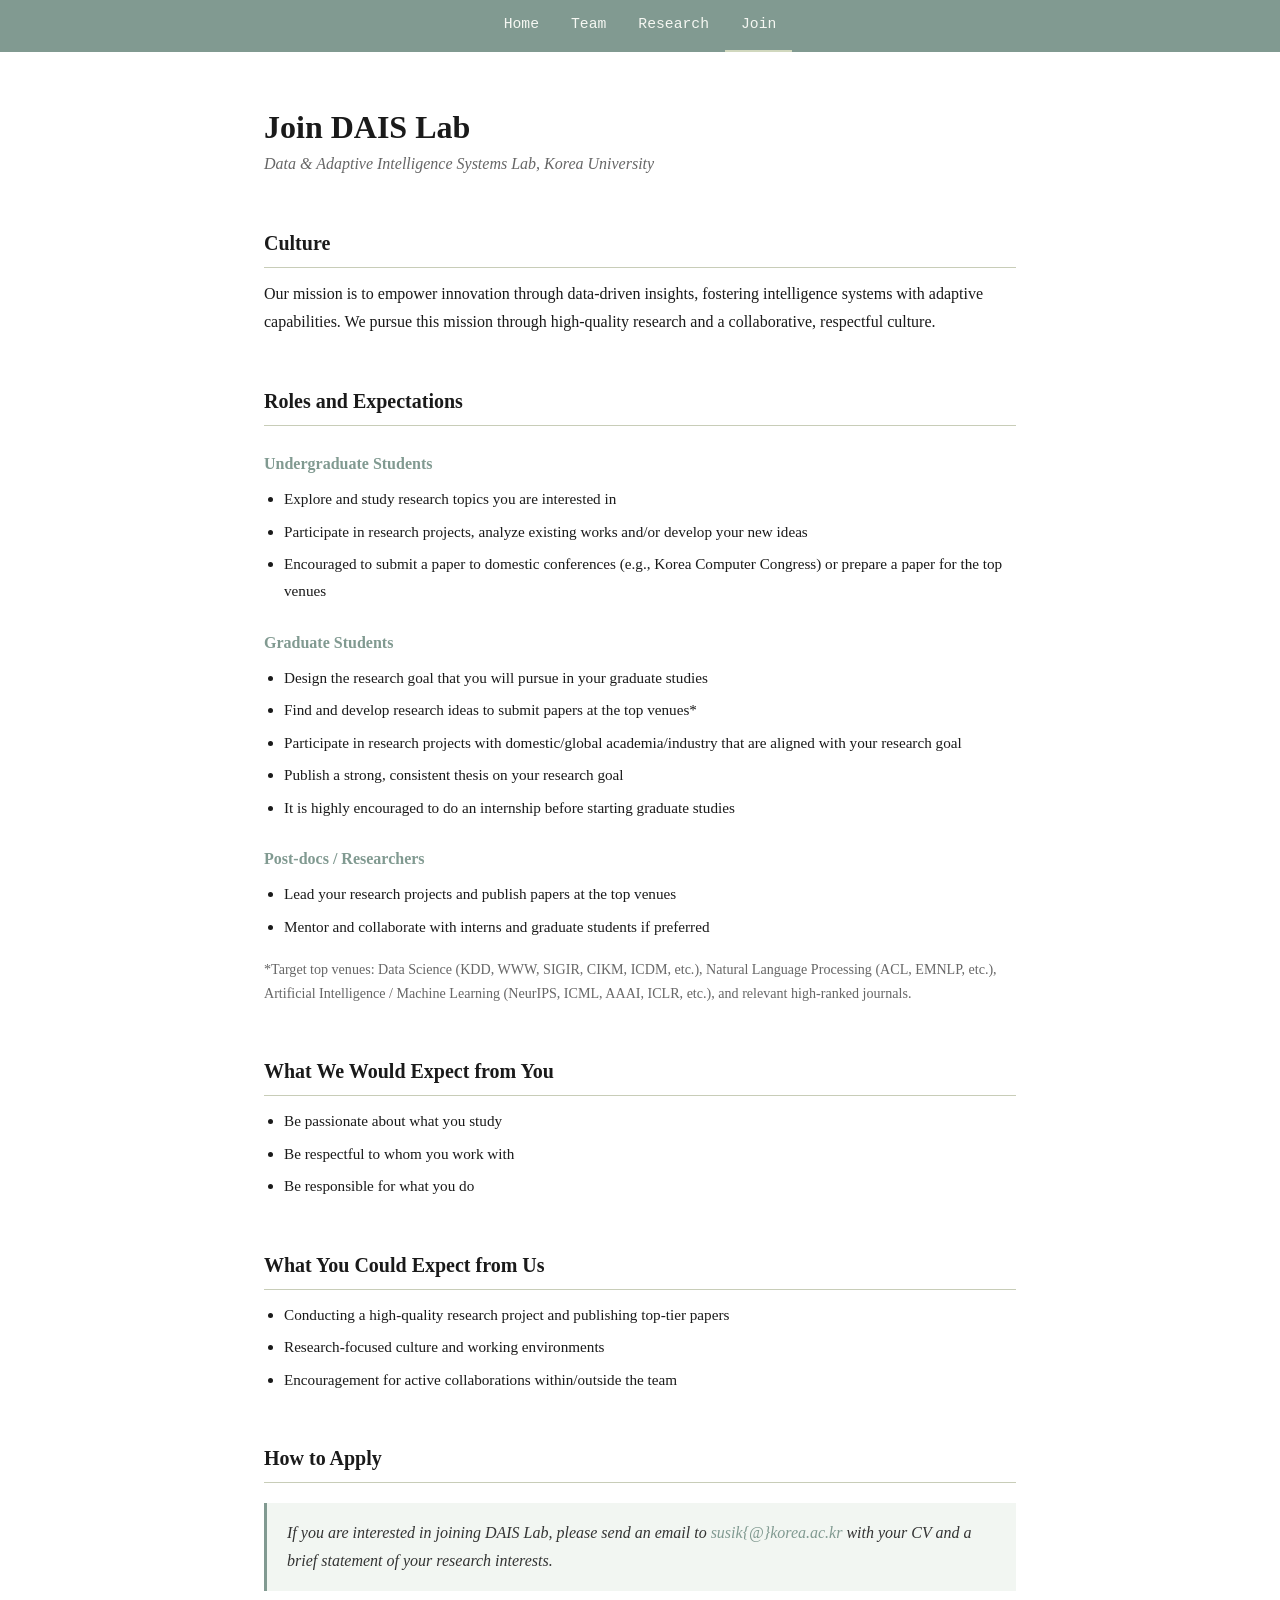
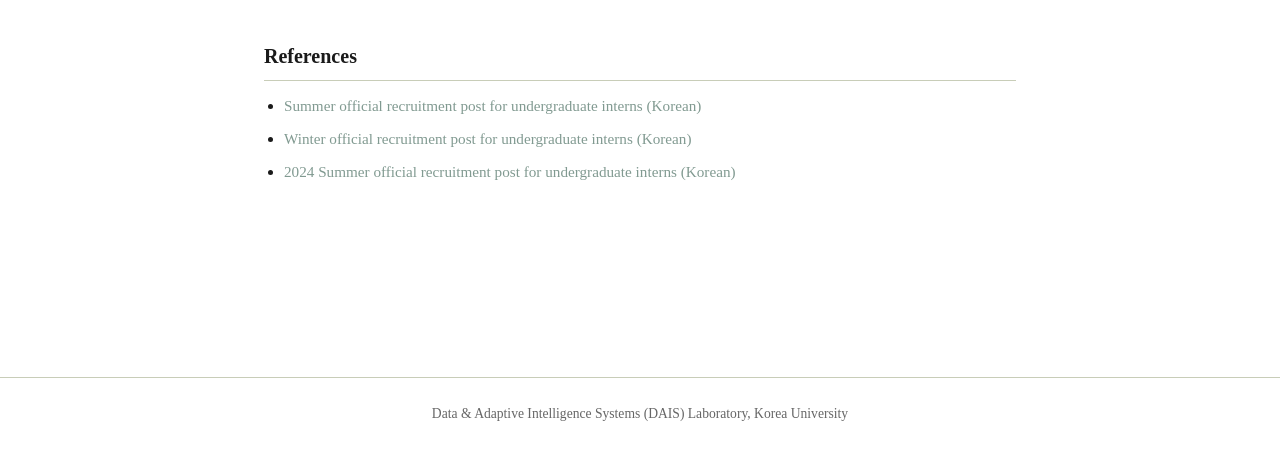
==== join.html @ b0938259 "Redesign website: wave animation, publication list, topic filters, and team updates - Add animated w" ====
<!doctype html>
<html lang="en">
  <head>
    <meta charset="utf-8" />
    <meta name="viewport" content="width=device-width, initial-scale=1" />
    <title>Join — DAIS Lab</title>
    <link rel="stylesheet" href="styles.css">
  </head>
  <body>
    <nav>
      <a href="index.html">Home</a>
      <a href="team.html">Team</a>
      <a href="research.html">Research</a>
      <a href="join.html" class="active">Join</a>
    </nav>
    <main>
      <h1>Join DAIS Lab</h1>
      <p class="subtitle">Data &amp; Adaptive Intelligence Systems Lab, Korea University</p>

      <h2>Culture</h2>
      <p>Our mission is to empower innovation through data-driven insights, fostering intelligence systems with adaptive capabilities. We pursue this mission through high-quality research and a collaborative, respectful culture.</p>

      <h2>Roles and Expectations</h2>

      <h3>Undergraduate Students</h3>
      <ul>
        <li>Explore and study research topics you are interested in</li>
        <li>Participate in research projects, analyze existing works and/or develop your new ideas</li>
        <li>Encouraged to submit a paper to domestic conferences (e.g., Korea Computer Congress) or prepare a paper for the top venues</li>
      </ul>

      <h3>Graduate Students</h3>
      <ul>
        <li>Design the research goal that you will pursue in your graduate studies</li>
        <li>Find and develop research ideas to submit papers at the top venues*</li>
        <li>Participate in research projects with domestic/global academia/industry that are aligned with your research goal</li>
        <li>Publish a strong, consistent thesis on your research goal</li>
        <li>It is highly encouraged to do an internship before starting graduate studies</li>
      </ul>

      <h3>Post-docs / Researchers</h3>
      <ul>
        <li>Lead your research projects and publish papers at the top venues</li>
        <li>Mentor and collaborate with interns and graduate students if preferred</li>
      </ul>

      <p style="font-size:0.88rem; color:var(--muted);">
        *Target top venues: Data Science (KDD, WWW, SIGIR, CIKM, ICDM, etc.), Natural Language Processing (ACL, EMNLP, etc.), Artificial Intelligence / Machine Learning (NeurIPS, ICML, AAAI, ICLR, etc.), and relevant high-ranked journals.
      </p>

      <h2>What We Would Expect from You</h2>
      <ul>
        <li>Be passionate about what you study</li>
        <li>Be respectful to whom you work with</li>
        <li>Be responsible for what you do</li>
      </ul>

      <h2>What You Could Expect from Us</h2>
      <ul>
        <li>Conducting a high-quality research project and publishing top-tier papers</li>
        <li>Research-focused culture and working environments</li>
        <li>Encouragement for active collaborations within/outside the team</li>
      </ul>

      <h2>How to Apply</h2>
      <div class="highlight-box">
        If you are interested in joining DAIS Lab, please send an email to <a href="mailto:susik@korea.ac.kr">susik{@}korea.ac.kr</a> with your CV and a brief statement of your research interests.
      </div>

      <h2>References</h2>
      <ul>
        <li><a href="https://docs.google.com/document/d/1qY76R9urnKRyutSUgohcFVH12Ep9HXE4thhHK4Xi0Aw/edit?usp=sharing" target="_blank">Summer official recruitment post for undergraduate interns (Korean)</a></li>
        <li><a href="https://docs.google.com/document/d/14RtnezSi3eDyaeKJpJZFWVdRIXePC6LK47aQvysIrrg/edit?usp=sharing" target="_blank">Winter official recruitment post for undergraduate interns (Korean)</a></li>
        <li><a href="https://docs.google.com/document/d/18Xj0tf5e4lnX49O1BwuatmQZgXf6cx6W1sAJg65nxL0/edit?usp=sharing" target="_blank">2024 Summer official recruitment post for undergraduate interns (Korean)</a></li>
      </ul>
    </main>
    <footer>
      Data &amp; Adaptive Intelligence Systems (DAIS) Laboratory, Korea University
    </footer>
  </body>
</html>
---- styles.css ----
/* ===== DAIS Lab — Shared Stylesheet ===== */
/* Palette: https://colorhunt.co/palette/819a91a7c1a8d1d8beeeefe0 */

:root {
    --bg: #ffffff;
    --text: #1a1a1a;
    --muted: #666666;
    --accent: #819A91;
    --accent-light: #A7C1A8;
    --accent-pale: #D1D8BE;
    --border: #c8cdb8;
}

* { box-sizing: border-box; }

body {
    margin: 0;
    font-family: Georgia, "Times New Roman", serif;h
    background: var(--bg);
    color: var(--text);
    line-height: 1.75;
    font-size: 16px;
}

/* ---- Navigation ---- */
nav {
    background: var(--accent);
    padding: 0 24px;
    display: flex;
    justify-content: center;
    align-items: center;
    gap: 0;
}
nav a {
    color: #f5f7f2;
    text-decoration: none;
    font-family: monospace;
    font-size: 0.92rem;
    padding: 12px 16px;
    border-bottom: 2px solid transparent;
    display: inline-block;
}
nav a:hover {
    background: rgba(255, 255, 255, 0.18);
}
nav a.active {
    border-bottom-color: var(--accent-pale);
}

/* ---- Layout ---- */
main {
    max-width: 800px;
    margin: 0 auto;
    padding: 56px 24px 96px;
}

/* ---- Typography ---- */
h1 {
    font-size: 2rem;
    font-weight: bold;
    margin: 0 0 4px;
    line-height: 1.2;
}
h2 {
    font-size: 1.25rem;
    font-weight: bold;
    margin: 48px 0 12px;
    border-bottom: 1px solid var(--border);
    padding-bottom: 6px;
}
h3 {
    font-size: 1rem;
    font-weight: bold;
    margin: 24px 0 8px;
    color: var(--accent);
}
p { margin: 0 0 16px; }

a { color: var(--accent); text-decoration: none; }
a:hover { text-decoration: underline; }

.subtitle {
    color: var(--muted);
    font-style: italic;
    margin: 0 0 20px;
}

/* ---- Mission / Highlight box ---- */
.highlight-box {
    margin: 20px 0 0;
    padding: 16px 20px;
    border-left: 3px solid var(--accent);
    background: rgba(167, 193, 168, 0.15);
    font-style: italic;
    color: #333;
}
.mission {
    margin: -8px 0 0;
    padding: 20px 0 16px;
    border-left: none;
    background: none;
    font-style: italic;
    color: var(--accent);
    font-size: 1.05rem;
    text-align: center;
    letter-spacing: 0.02em;
    line-height: 1.8;
    opacity: 0.85;
}

/* ---- News list ---- */
.news-list { list-style: none; padding: 0; margin: 0; }
.news-list li {
    display: flex; padding: 6px 0;
    border-bottom: 1px solid var(--border);
    font-size: 0.93rem;
}
.news-list li:last-child { border-bottom: none; }
.date {
    color: var(--accent);
    font-family: monospace;
    font-size: 0.83rem;
    margin-right: 6px; flex-shrink: 0;
}

/* ---- PI block ---- */
.pi-block {
    display: flex;
    gap: 28px;
    align-items: flex-start;
    margin-top: 16px;
    flex-wrap: wrap;
}
.pi-block img {
    width: 160px;
    height: 200px;
    object-fit: cover;
    object-position: top;
    border-radius: 4px;
    flex-shrink: 0;
}
.pi-info .name { font-size: 1.15rem; font-weight: bold; margin-bottom: 4px; }
.pi-info .role { color: var(--muted); margin: 0 0 8px; font-style: italic; }
.pi-info p { margin: 0 0 4px; font-size: 0.9rem; }

/* ---- Member grid ---- */
.member-grid {
    display: grid;
    grid-template-columns: repeat(auto-fill, minmax(160px, 1fr));
    gap: 14px;
    margin-top: 14px;
}
.member-card {
    padding: 14px;
    border: 1px solid var(--border);
    border-radius: 4px;
    font-size: 0.88rem;
    background: #fff;
}
.member-card img {
    width: 100%;
    aspect-ratio: 1;
    object-fit: cover;
    object-position: top;
    border-radius: 4px;
    margin-bottom: 8px;
    display: block;
}
.member-card .name { font-weight: bold; margin-bottom: 3px; }
.member-card .role { color: var(--muted); font-size: 0.82rem; }
.member-card .email { margin-top: 4px; }

/* ---- Research grid ---- */
.research-grid {
    display: grid;
    grid-template-columns: 1fr 1fr;
    gap: 16px;
    margin-top: 16px;
}
@media (max-width: 600px) {
    .research-grid { grid-template-columns: 1fr; }
}
.research-card {
    padding: 16px;
    border: 1px solid var(--border);
    border-radius: 4px;
    background: #fff;
}
.research-card h3 { margin: 0 0 8px; font-size: 0.95rem; color: var(--accent); }
.research-card ul { margin: 0; padding-left: 18px; font-size: 0.87rem; color: var(--muted); }

/* ---- Publication list ---- */
.pub-list { padding: 0 0 0 32px; margin: 0; }
.pub-list li {
    padding: 10px 0 10px 8px;
    border-bottom: 1px solid var(--border);
    font-size: 0.92rem;
}
.pub-list li::marker {
    font-family: monospace;
    font-size: 0.82rem;
    color: var(--accent);
    font-weight: bold;
}
.pub-list li:last-child { border-bottom: none; }
#filter-label {
    font-size: 0.85rem;
    font-weight: normal;
    color: var(--accent);
    font-style: italic;
    cursor: pointer;
}
#filter-label:hover {
    text-decoration: line-through;
}
.pub-authors {
    font-size: 0.82rem;
    color: var(--muted);
    margin-top: 2px;
}
.pub-venue {
    font-size: 0.8rem;
    color: var(--muted);
    margin-top: 2px;
    font-style: italic;
}
.badge-links a, .badge-links span {
    display: inline-block;
    font-size: 0.75rem;
    font-family: monospace;
    color: var(--muted);
    padding: 0;
    margin-right: 8px;
    margin-top: 3px;
    text-decoration: none;
    border-bottom: 1px dotted var(--border);
}
.badge-links a:hover {
    color: var(--accent);
    border-bottom-color: var(--accent);
}
.venue-tag {
    color: var(--muted);
    font-size: 0.8rem;
}

/* ---- Topic filter ---- */
.topic-filter {
    cursor: pointer;
    transition: color 0.2s, background 0.2s;
    padding: 2px 4px;
    border-radius: 3px;
    margin: -2px -4px;
}
.topic-filter:hover {
    background: rgba(129,154,145,0.1);
}
.topic-filter.active {
    background: rgba(129,154,145,0.18);
    color: var(--accent);
    font-weight: bold;
}
.research-card h3 {
    cursor: pointer;
}
.research-card.card-active {
    background: rgba(129,154,145,0.12);
    border-color: var(--accent);
    transition: background 0.3s, border-color 0.3s;
}
.research-card:hover {
    background: rgba(129,154,145,0.06);
    border-color: var(--accent-light);
    transition: background 0.2s, border-color 0.2s;
}
.pub-list li {
    transition: opacity 0.3s ease, max-height 0.3s ease;
}
.pub-list li.pub-hidden {
    opacity: 0;
    max-height: 0;
    padding: 0 0 0 36px;
    margin: 0;
    border: none;
    overflow: hidden;
}

/* ---- Icons ---- */
.email-icon, .cv-icon, .homepage-icon {
    color: var(--muted);
    display: inline-block;
    margin-top: 4px;
    transition: color 0.2s;
}
.email-icon:hover, .cv-icon:hover, .homepage-icon:hover { color: var(--accent); }
.email-icon svg, .cv-icon svg, .homepage-icon svg { width: 18px; height: 18px; }

/* ---- Join page extras ---- */
ul { padding-left: 20px; margin: 8px 0 16px; }
li { margin-bottom: 6px; font-size: 0.95rem; }

/* ---- Footer ---- */
footer {
    margin-top: 80px;
    padding: 24px;
    border-top: 1px solid var(--border);
    text-align: center;
    font-size: 0.85rem;
    color: var(--muted);
}

/* ---- PI Page ---- */
.pi-page {
        max-width: 800px;
}

.pi-profile {
        display: flex;
        justify-content: space-between;
        align-items: flex-start;
        gap: 32px;
        margin-top: 24px;
        flex-wrap: wrap;
}

.pi-profile-left {
        display: flex;
        gap: 24px;
        align-items: flex-start;
        flex: 1;
}

.pi-profile-left img {
        width: 160px;
        height: 200px;
        object-fit: cover;
        object-position: top;
        border-radius: 4px;
        flex-shrink: 0;
}

.pi-profile-info .role {
        color: var(--muted);
        font-style: italic;
        margin-bottom: 8px;
}

.pi-profile-info p {
        margin: 0 0 4px;
        font-size: 0.9rem;
}

.pi-toc {
        display: flex;
        flex-direction: column;
        gap: 4px;
        font-size: 0.9rem;
        flex-shrink: 0;
        border-left: 2px solid var(--border);
        padding-left: 14px;
}

.pi-toc a {
        color: var(--accent);
        text-decoration: none;
}

.pi-toc a:hover {
        text-decoration: underline;
}

@media (max-width: 700px) {
        .pi-profile {
                    flex-direction: column;
        }
        .pi-profile-left {
                    flex-direction: column;
        }
        .pi-toc {
                    border-left: none;
                    padding-left: 0;
                    flex-direction: row;
                    flex-wrap: wrap;
                    gap: 8px;
        }
}

/* ---- Archive toggle ---- */
.archive-toggle {
    margin-top: 8px;
}

.archive-toggle summary {
    cursor: pointer;
    font-size: 0.9rem;
    font-family: monospace;
    color: var(--muted);
    padding: 6px 0;
    list-style: none;
}

.archive-toggle summary::before {
    content: "\25B6  ";
    font-size: 0.7rem;
}

.archive-toggle[open] summary::before {
    content: "\25BC  ";
    font-size: 0.7rem;
}

.archive-toggle summary:hover {
    color: var(--accent);
}

.archive-toggle .news-list {
    margin-top: 4px;
}

/* ---- Dao image swap ---- */
.dao-swap {
    position: relative;
    width: 100%;
    aspect-ratio: 1;
    border-radius: 4px;
    overflow: hidden;
    margin-bottom: 8px;
}
.dao-img {
    position: absolute;
    top: 0; left: 0;
    width: 100% !important;
    height: 100% !important;
    object-fit: cover;
    object-position: top;
    transition: opacity 0.5s ease;
    margin: 0 !important;
    border-radius: 0 !important;
}
.dao-hover {
    opacity: 0;
}
.dao-swap:hover .dao-default {
    opacity: 0;
}
.dao-swap:hover .dao-hover {
    opacity: 1;
}

/* ---- Wave Animation ---- */
.wave-hero {
    margin: 0;
    overflow: hidden;
}
.wave-hero canvas {
    width: 100%;
    display: block;
}
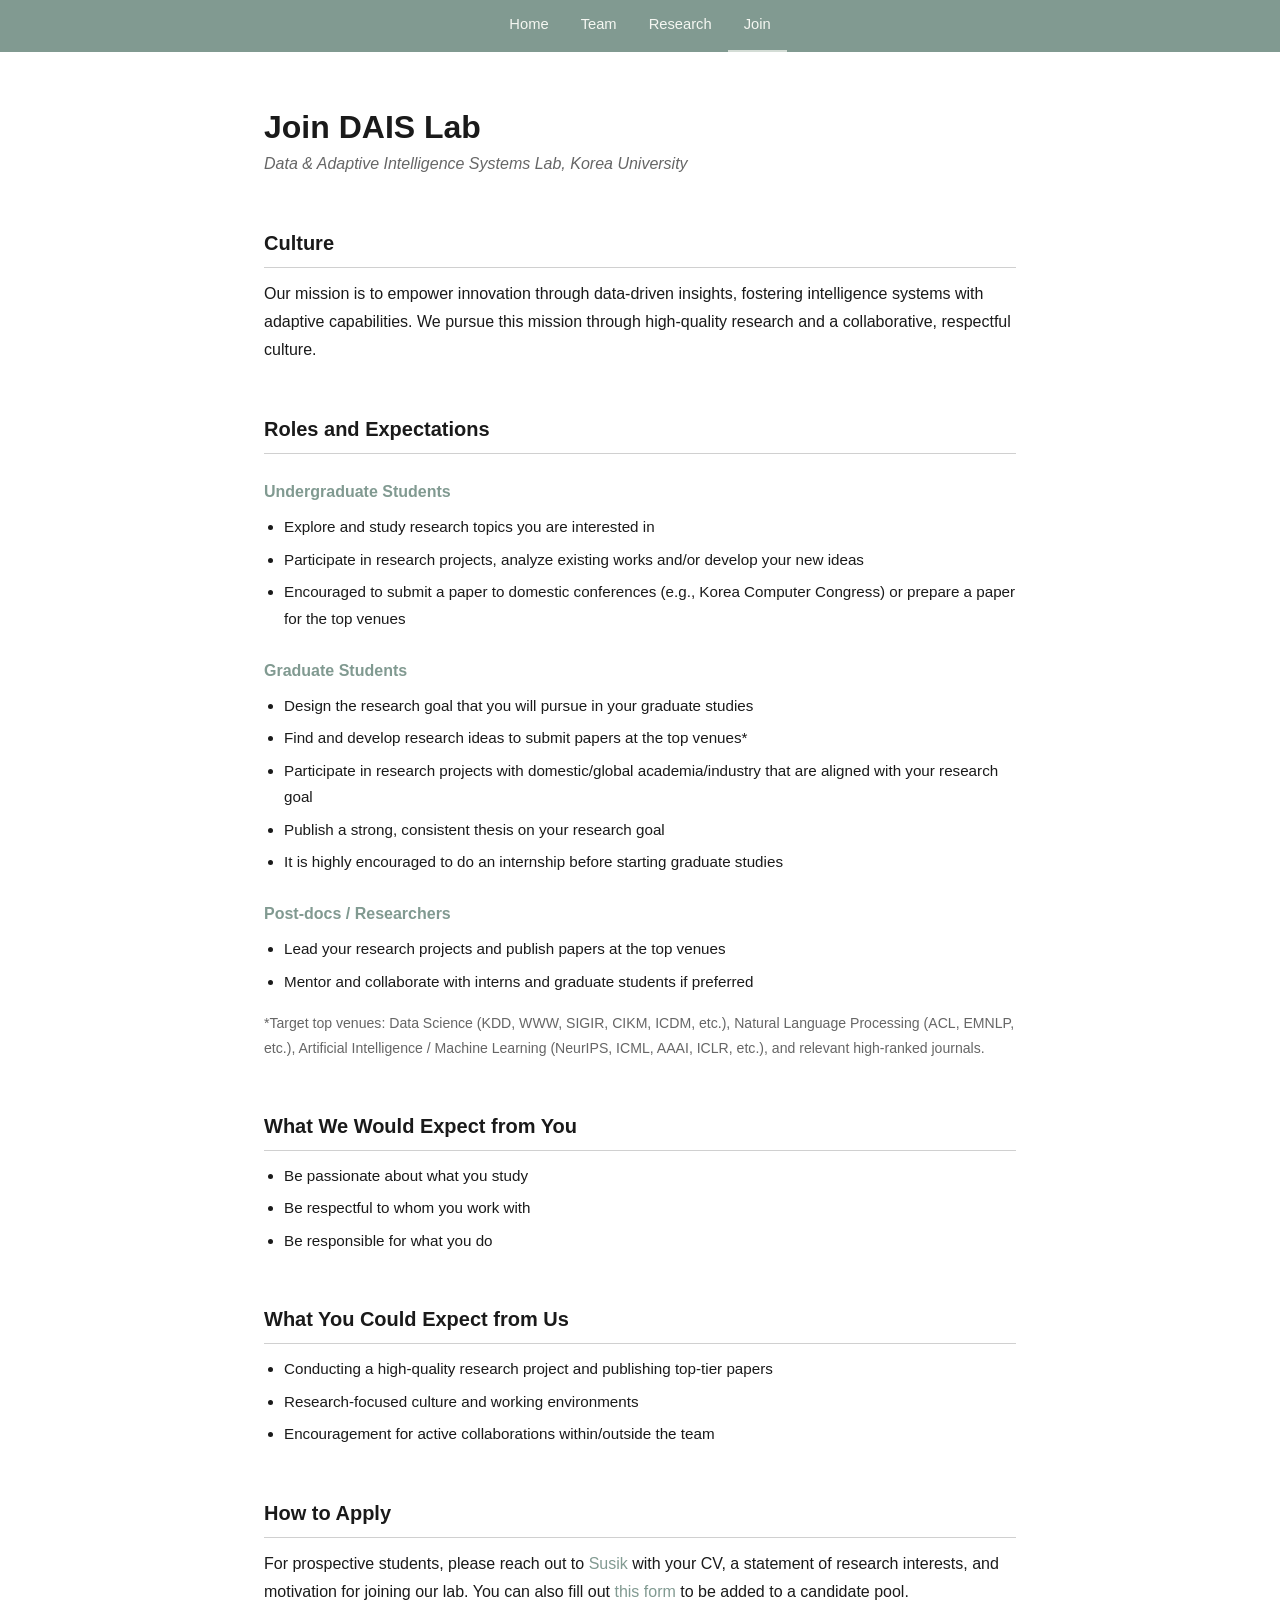
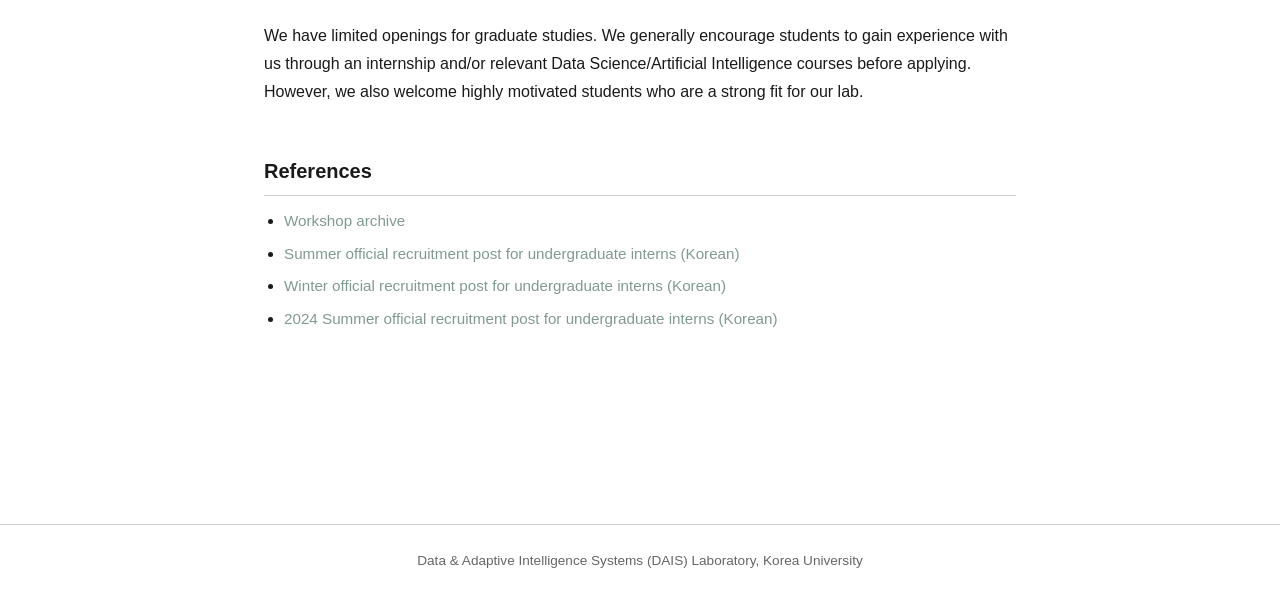
==== commit 0995827c: "Update site: archive toggles, workshop page, font unification, and content updates - Add year-based " ====
--- a/join.html
+++ b/join.html
@@ -63,12 +63,13 @@
       </ul>
 
       <h2>How to Apply</h2>
-      <div class="highlight-box">
-        If you are interested in joining DAIS Lab, please send an email to <a href="mailto:susik@korea.ac.kr">susik{@}korea.ac.kr</a> with your CV and a brief statement of your research interests.
-      </div>
+      <p>For prospective students, please reach out to <a href="mailto:susik@korea.ac.kr">Susik</a> with your CV, a statement of research interests, and motivation for joining our lab. You can also fill out <a href="https://forms.gle/fkPYoEhUWRj9Fy5XA" target="_blank">this form</a> to be added to a candidate pool.</p>
+      <p>We have limited openings for graduate studies. We generally encourage students to gain experience with us through an internship and/or relevant Data Science/Artificial Intelligence courses before applying. However, we also welcome highly motivated students who are a strong fit for our lab.</p>
 
       <h2>References</h2>
+
       <ul>
+        <li><a href="workshop.html">Workshop archive</a></li>
         <li><a href="https://docs.google.com/document/d/1qY76R9urnKRyutSUgohcFVH12Ep9HXE4thhHK4Xi0Aw/edit?usp=sharing" target="_blank">Summer official recruitment post for undergraduate interns (Korean)</a></li>
         <li><a href="https://docs.google.com/document/d/14RtnezSi3eDyaeKJpJZFWVdRIXePC6LK47aQvysIrrg/edit?usp=sharing" target="_blank">Winter official recruitment post for undergraduate interns (Korean)</a></li>
         <li><a href="https://docs.google.com/document/d/18Xj0tf5e4lnX49O1BwuatmQZgXf6cx6W1sAJg65nxL0/edit?usp=sharing" target="_blank">2024 Summer official recruitment post for undergraduate interns (Korean)</a></li>
--- a/styles.css
+++ b/styles.css
@@ -7,15 +7,15 @@
     --muted: #666666;
     --accent: #819A91;
     --accent-light: #A7C1A8;
-    --accent-pale: #D1D8BE;
-    --border: #c8cdb8;
+    --accent-pale: #d4ddd6;
+    --border: #d0d0d0;
 }
 
 * { box-sizing: border-box; }
 
 body {
     margin: 0;
-    font-family: Georgia, "Times New Roman", serif;h
+    font-family: "Helvetica Neue", Helvetica, Arial, sans-serif;
     background: var(--bg);
     color: var(--text);
     line-height: 1.75;
@@ -34,7 +34,7 @@
 nav a {
     color: #f5f7f2;
     text-decoration: none;
-    font-family: monospace;
+
     font-size: 0.92rem;
     padding: 12px 16px;
     border-bottom: 2px solid transparent;
@@ -118,7 +118,7 @@
 .news-list li:last-child { border-bottom: none; }
 .date {
     color: var(--accent);
-    font-family: monospace;
+
     font-size: 0.83rem;
     margin-right: 6px; flex-shrink: 0;
 }
@@ -197,7 +197,7 @@
     font-size: 0.92rem;
 }
 .pub-list li::marker {
-    font-family: monospace;
+
     font-size: 0.82rem;
     color: var(--accent);
     font-weight: bold;
@@ -227,7 +227,7 @@
 .badge-links a, .badge-links span {
     display: inline-block;
     font-size: 0.75rem;
-    font-family: monospace;
+
     color: var(--muted);
     padding: 0;
     margin-right: 8px;
@@ -393,7 +393,7 @@
 .archive-toggle summary {
     cursor: pointer;
     font-size: 0.9rem;
-    font-family: monospace;
+
     color: var(--muted);
     padding: 6px 0;
     list-style: none;
@@ -415,6 +415,26 @@
 
 .archive-toggle .news-list {
     margin-top: 4px;
+}
+
+/* ---- Workshop outline ---- */
+.workshop-outline {
+    display: flex;
+    flex-direction: column;
+    gap: 4px;
+    font-size: 0.88rem;
+    border-left: 2px solid var(--border);
+    padding-left: 14px;
+    margin: 16px 0 8px;
+}
+
+.workshop-outline a {
+    color: var(--accent);
+    text-decoration: none;
+}
+
+.workshop-outline a:hover {
+    text-decoration: underline;
 }
 
 /* ---- Dao image swap ---- */
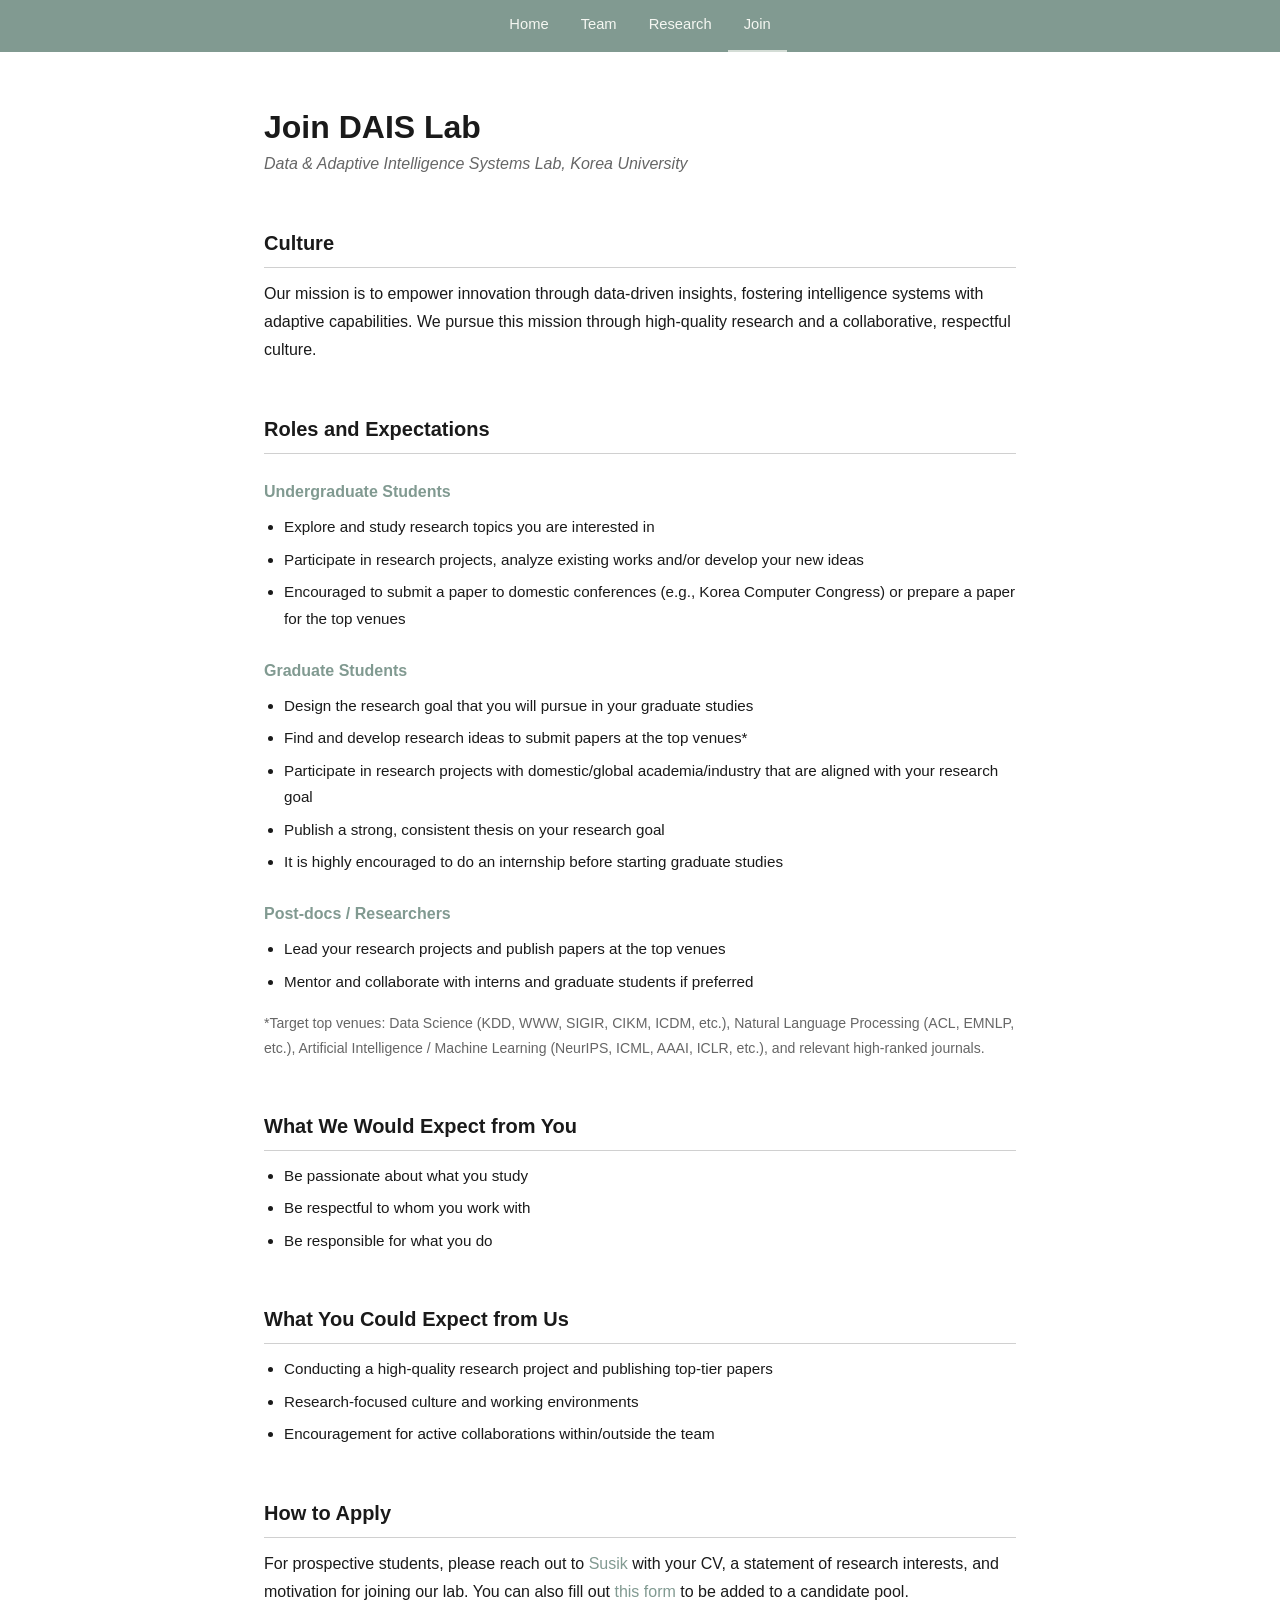
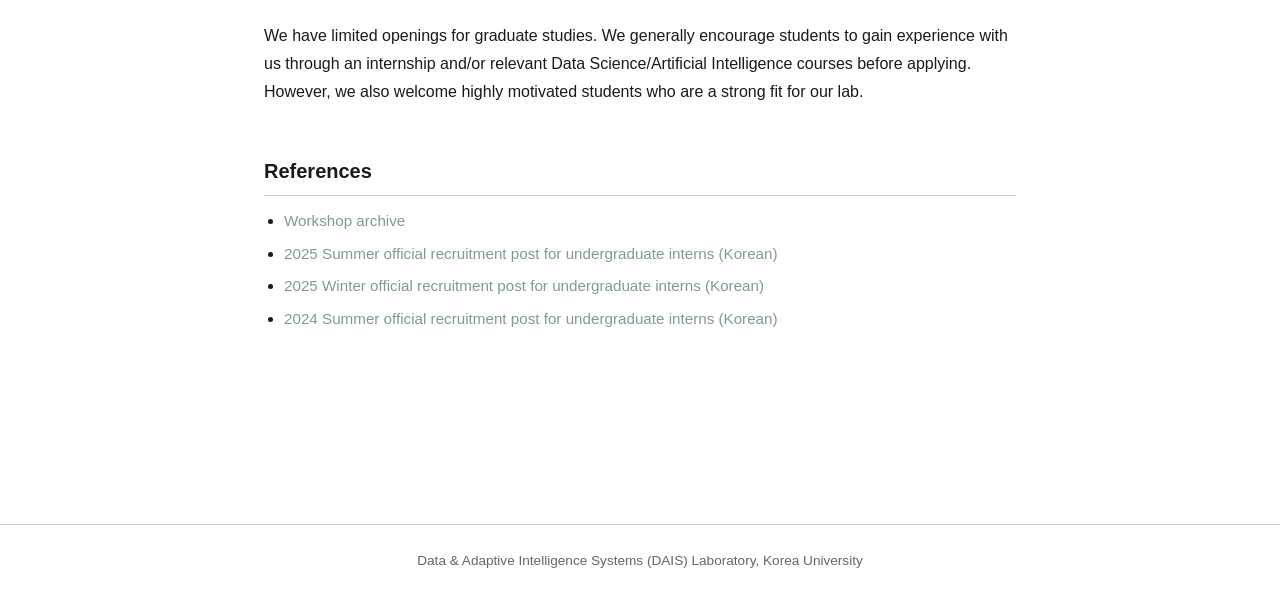
==== commit 2d1048dd: "Fix archive year toggles and add meta descriptions - Fix arrow toggle on year-level details using > " ====
--- a/join.html
+++ b/join.html
@@ -4,6 +4,7 @@
     <meta charset="utf-8" />
     <meta name="viewport" content="width=device-width, initial-scale=1" />
     <title>Join — DAIS Lab</title>
+    <meta name="description" content="Join DAIS Lab at Korea University. Learn about open positions, roles, expectations, and how to apply for undergraduate, graduate, and postdoc opportunities." />
     <link rel="stylesheet" href="styles.css">
   </head>
   <body>
@@ -70,8 +71,8 @@
 
       <ul>
         <li><a href="workshop.html">Workshop archive</a></li>
-        <li><a href="https://docs.google.com/document/d/1qY76R9urnKRyutSUgohcFVH12Ep9HXE4thhHK4Xi0Aw/edit?usp=sharing" target="_blank">Summer official recruitment post for undergraduate interns (Korean)</a></li>
-        <li><a href="https://docs.google.com/document/d/14RtnezSi3eDyaeKJpJZFWVdRIXePC6LK47aQvysIrrg/edit?usp=sharing" target="_blank">Winter official recruitment post for undergraduate interns (Korean)</a></li>
+        <li><a href="https://docs.google.com/document/d/1qY76R9urnKRyutSUgohcFVH12Ep9HXE4thhHK4Xi0Aw/edit?usp=sharing" target="_blank">2025 Summer official recruitment post for undergraduate interns (Korean)</a></li>
+        <li><a href="https://docs.google.com/document/d/14RtnezSi3eDyaeKJpJZFWVdRIXePC6LK47aQvysIrrg/edit?usp=sharing" target="_blank">2025 Winter official recruitment post for undergraduate interns (Korean)</a></li>
         <li><a href="https://docs.google.com/document/d/18Xj0tf5e4lnX49O1BwuatmQZgXf6cx6W1sAJg65nxL0/edit?usp=sharing" target="_blank">2024 Summer official recruitment post for undergraduate interns (Korean)</a></li>
       </ul>
     </main>
--- a/styles.css
+++ b/styles.css
@@ -390,31 +390,53 @@
     margin-top: 8px;
 }
 
-.archive-toggle summary {
+.archive-toggle summary,
+.archive-year summary {
     cursor: pointer;
     font-size: 0.9rem;
-
     color: var(--muted);
     padding: 6px 0;
     list-style: none;
 }
 
-.archive-toggle summary::before {
+.archive-toggle > summary::before {
     content: "\25B6  ";
-    font-size: 0.7rem;
-}
-
-.archive-toggle[open] summary::before {
+}
+
+.archive-toggle[open] > summary::before {
     content: "\25BC  ";
-    font-size: 0.7rem;
-}
-
-.archive-toggle summary:hover {
+}
+
+.archive-year summary::before {
+    content: "\25B6  ";
+}
+
+.archive-year[open] summary::before {
+    content: "\25BC  ";
+}
+
+.archive-toggle summary:hover,
+.archive-year summary:hover {
     color: var(--accent);
 }
 
 .archive-toggle .news-list {
     margin-top: 4px;
+}
+
+.archive-year {
+    margin-left: 12px;
+}
+
+/* ---- News year divider ---- */
+.news-year-label {
+    font-size: 0.78rem;
+    font-weight: bold;
+    color: var(--accent);
+    letter-spacing: 0.06em;
+    padding: 10px 0 2px;
+    border-bottom: 1px solid var(--accent-pale);
+    margin-bottom: 2px;
 }
 
 /* ---- Workshop outline ---- */
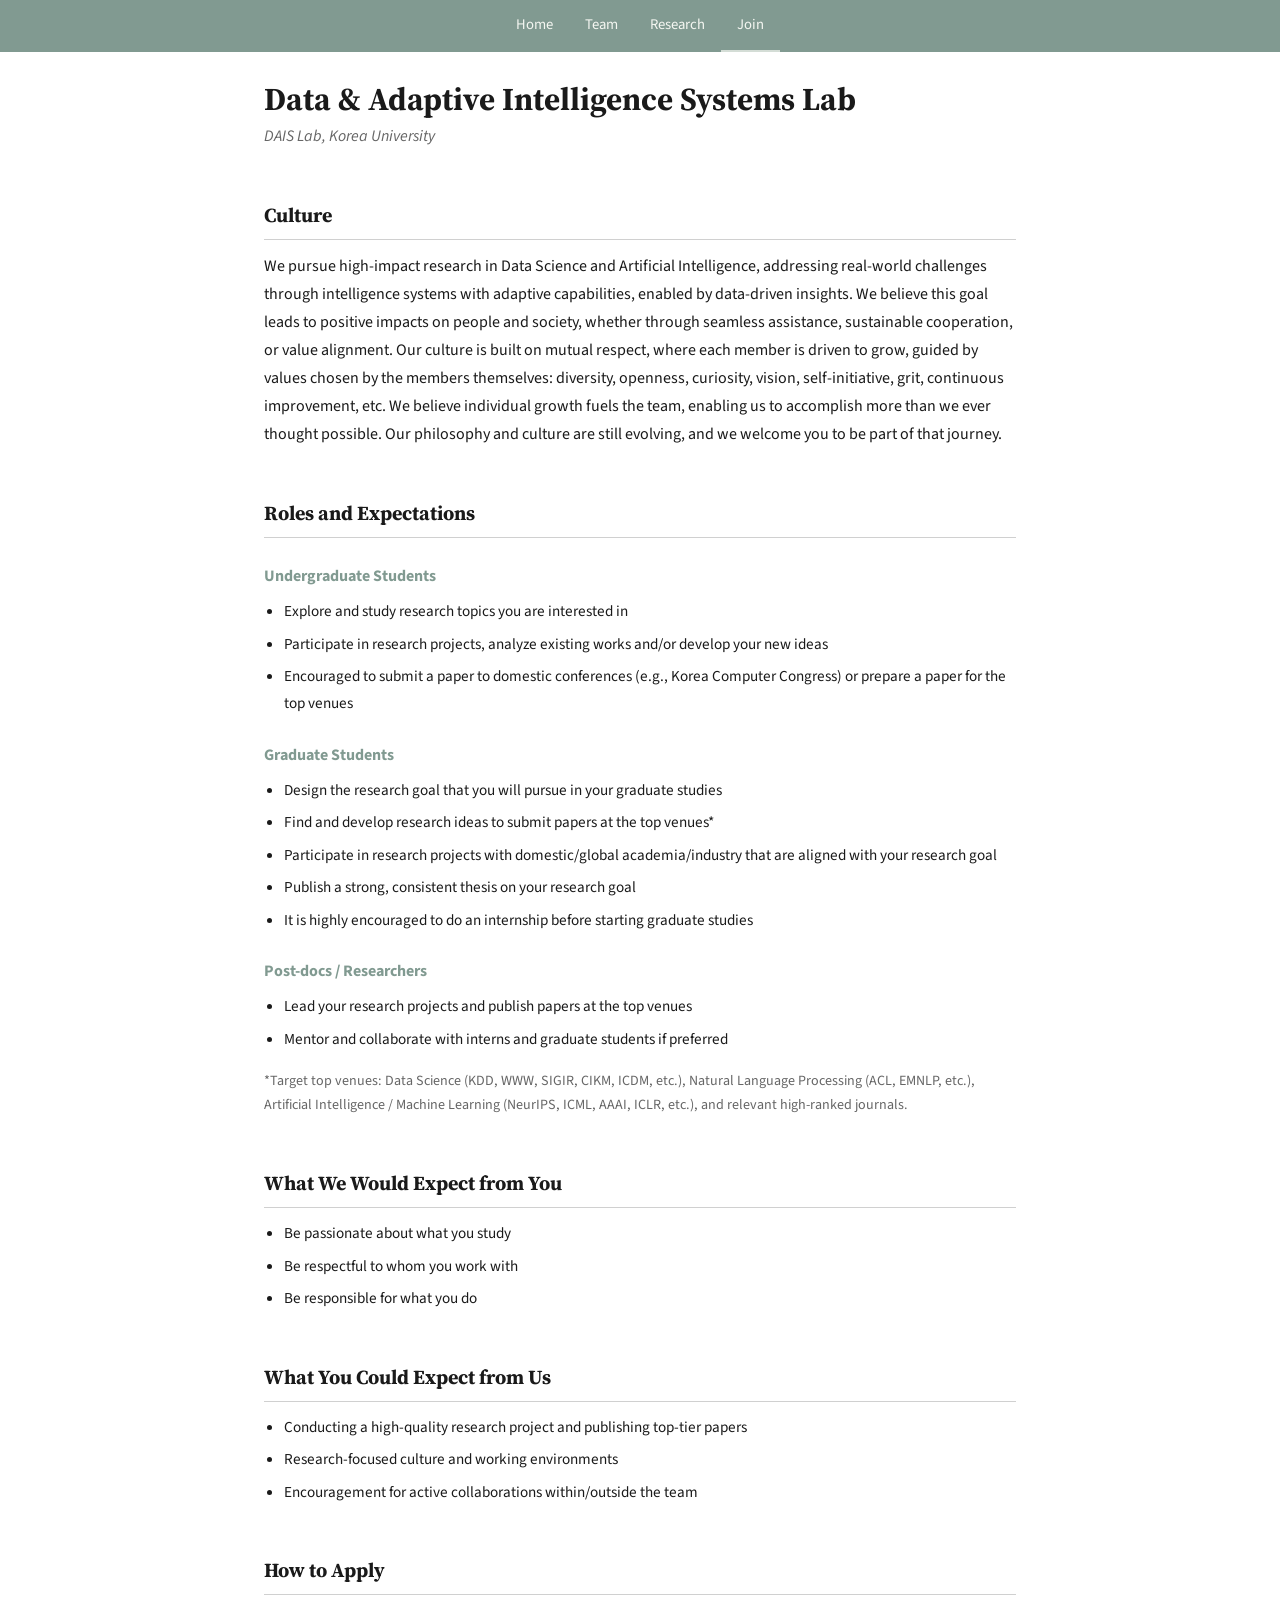
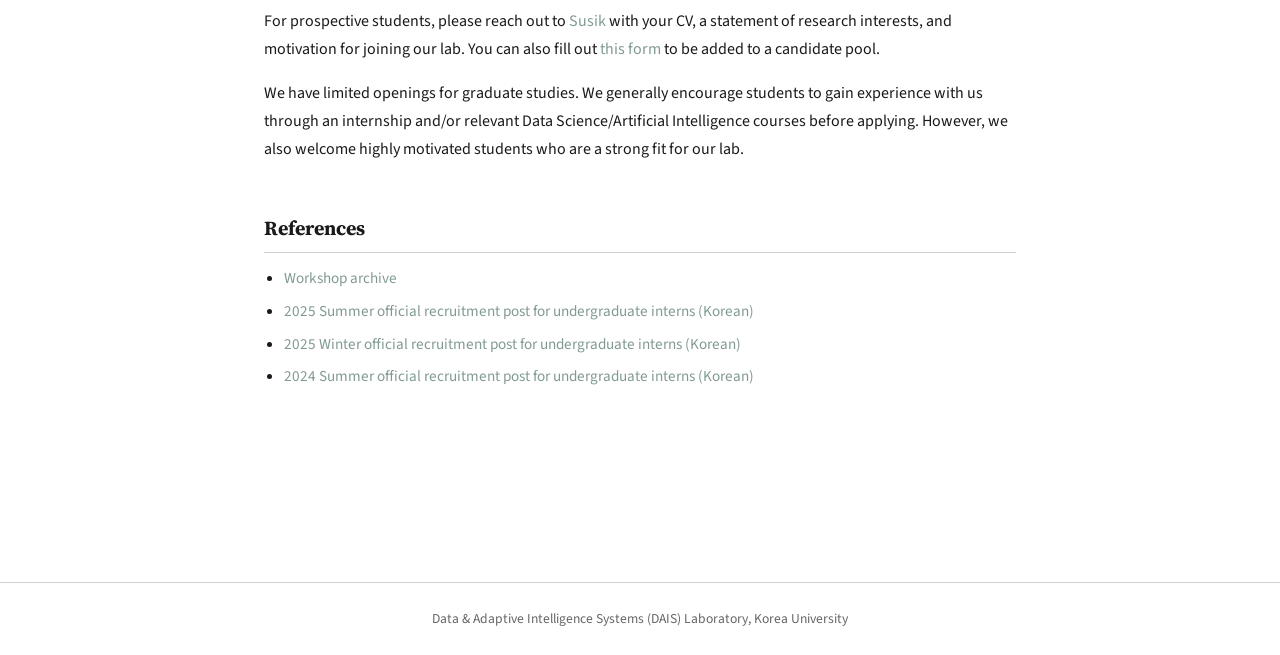
==== commit 97064537: "Update site-wide styling and content - Add Source Sans 3 / Source Serif 4 fonts - Add lab title head" ====
--- a/join.html
+++ b/join.html
@@ -15,11 +15,11 @@
       <a href="join.html" class="active">Join</a>
     </nav>
     <main>
-      <h1>Join DAIS Lab</h1>
-      <p class="subtitle">Data &amp; Adaptive Intelligence Systems Lab, Korea University</p>
+      <h1>Data &amp; Adaptive Intelligence Systems Lab</h1>
+      <p class="subtitle">DAIS Lab, Korea University</p>
 
       <h2>Culture</h2>
-      <p>Our mission is to empower innovation through data-driven insights, fostering intelligence systems with adaptive capabilities. We pursue this mission through high-quality research and a collaborative, respectful culture.</p>
+      <p>We pursue high-impact research in Data Science and Artificial Intelligence, addressing real-world challenges through intelligence systems with adaptive capabilities, enabled by data-driven insights. We believe this goal leads to positive impacts on people and society, whether through seamless assistance, sustainable cooperation, or value alignment. Our culture is built on mutual respect, where each member is driven to grow, guided by values chosen by the members themselves: diversity, openness, curiosity, vision, self-initiative, grit, continuous improvement, etc. We believe individual growth fuels the team, enabling us to accomplish more than we ever thought possible. Our philosophy and culture are still evolving, and we welcome you to be part of that journey.</p>
 
       <h2>Roles and Expectations</h2>
 
--- a/styles.css
+++ b/styles.css
@@ -1,5 +1,6 @@
 /* ===== DAIS Lab — Shared Stylesheet ===== */
 /* Palette: https://colorhunt.co/palette/819a91a7c1a8d1d8beeeefe0 */
+@import url('https://fonts.googleapis.com/css2?family=Source+Sans+3:wght@300;400;500;600;700&family=Source+Serif+4:wght@400;500;600;700&display=swap');
 
 :root {
     --bg: #ffffff;
@@ -15,7 +16,7 @@
 
 body {
     margin: 0;
-    font-family: "Helvetica Neue", Helvetica, Arial, sans-serif;
+    font-family: "Source Sans 3", "Helvetica Neue", Helvetica, Arial, sans-serif;
     background: var(--bg);
     color: var(--text);
     line-height: 1.75;
@@ -47,14 +48,18 @@
     border-bottom-color: var(--accent-pale);
 }
 
+
 /* ---- Layout ---- */
 main {
     max-width: 800px;
     margin: 0 auto;
-    padding: 56px 24px 96px;
+    padding: 28px 24px 96px;
 }
 
 /* ---- Typography ---- */
+h1, h2 {
+    font-family: "Source Serif 4", Georgia, serif;
+}
 h1 {
     font-size: 2rem;
     font-weight: bold;
@@ -72,6 +77,12 @@
     font-size: 1rem;
     font-weight: bold;
     margin: 24px 0 8px;
+    color: var(--accent);
+}
+h4 {
+    font-size: 0.93rem;
+    font-weight: 600;
+    margin: 12px 0 4px;
     color: var(--accent);
 }
 p { margin: 0 0 16px; }
@@ -111,11 +122,20 @@
 /* ---- News list ---- */
 .news-list { list-style: none; padding: 0; margin: 0; }
 .news-list li {
-    display: flex; padding: 6px 0;
+    display: flex; align-items: baseline; padding: 6px 0;
+    font-size: 0.93rem;
+    position: relative;
+}
+.news-list li:has(.date)::after {
+    content: ""; display: block; position: absolute; bottom: 0;
+    left: 4.1em; right: 0;
     border-bottom: 1px solid var(--border);
-    font-size: 0.93rem;
+}
+.news-list li:not(:has(.date)) {
+    border-bottom: 1px solid var(--border);
 }
 .news-list li:last-child { border-bottom: none; }
+.news-list li:last-child::after { display: none; }
 .date {
     color: var(--accent);
 
@@ -242,6 +262,7 @@
 .venue-tag {
     color: var(--muted);
     font-size: 0.8rem;
+    display: block;
 }
 
 /* ---- Topic filter ---- */
@@ -399,20 +420,20 @@
     list-style: none;
 }
 
-.archive-toggle > summary::before {
-    content: "\25B6  ";
+.archive-toggle > summary::before,
+.archive-year summary::before {
+    content: "\25B6";
+    display: inline-block;
+    margin-right: 6px;
+    transition: transform 0.2s;
 }
 
 .archive-toggle[open] > summary::before {
-    content: "\25BC  ";
-}
-
-.archive-year summary::before {
-    content: "\25B6  ";
+    transform: rotate(90deg);
 }
 
 .archive-year[open] summary::before {
-    content: "\25BC  ";
+    transform: rotate(90deg);
 }
 
 .archive-toggle summary:hover,
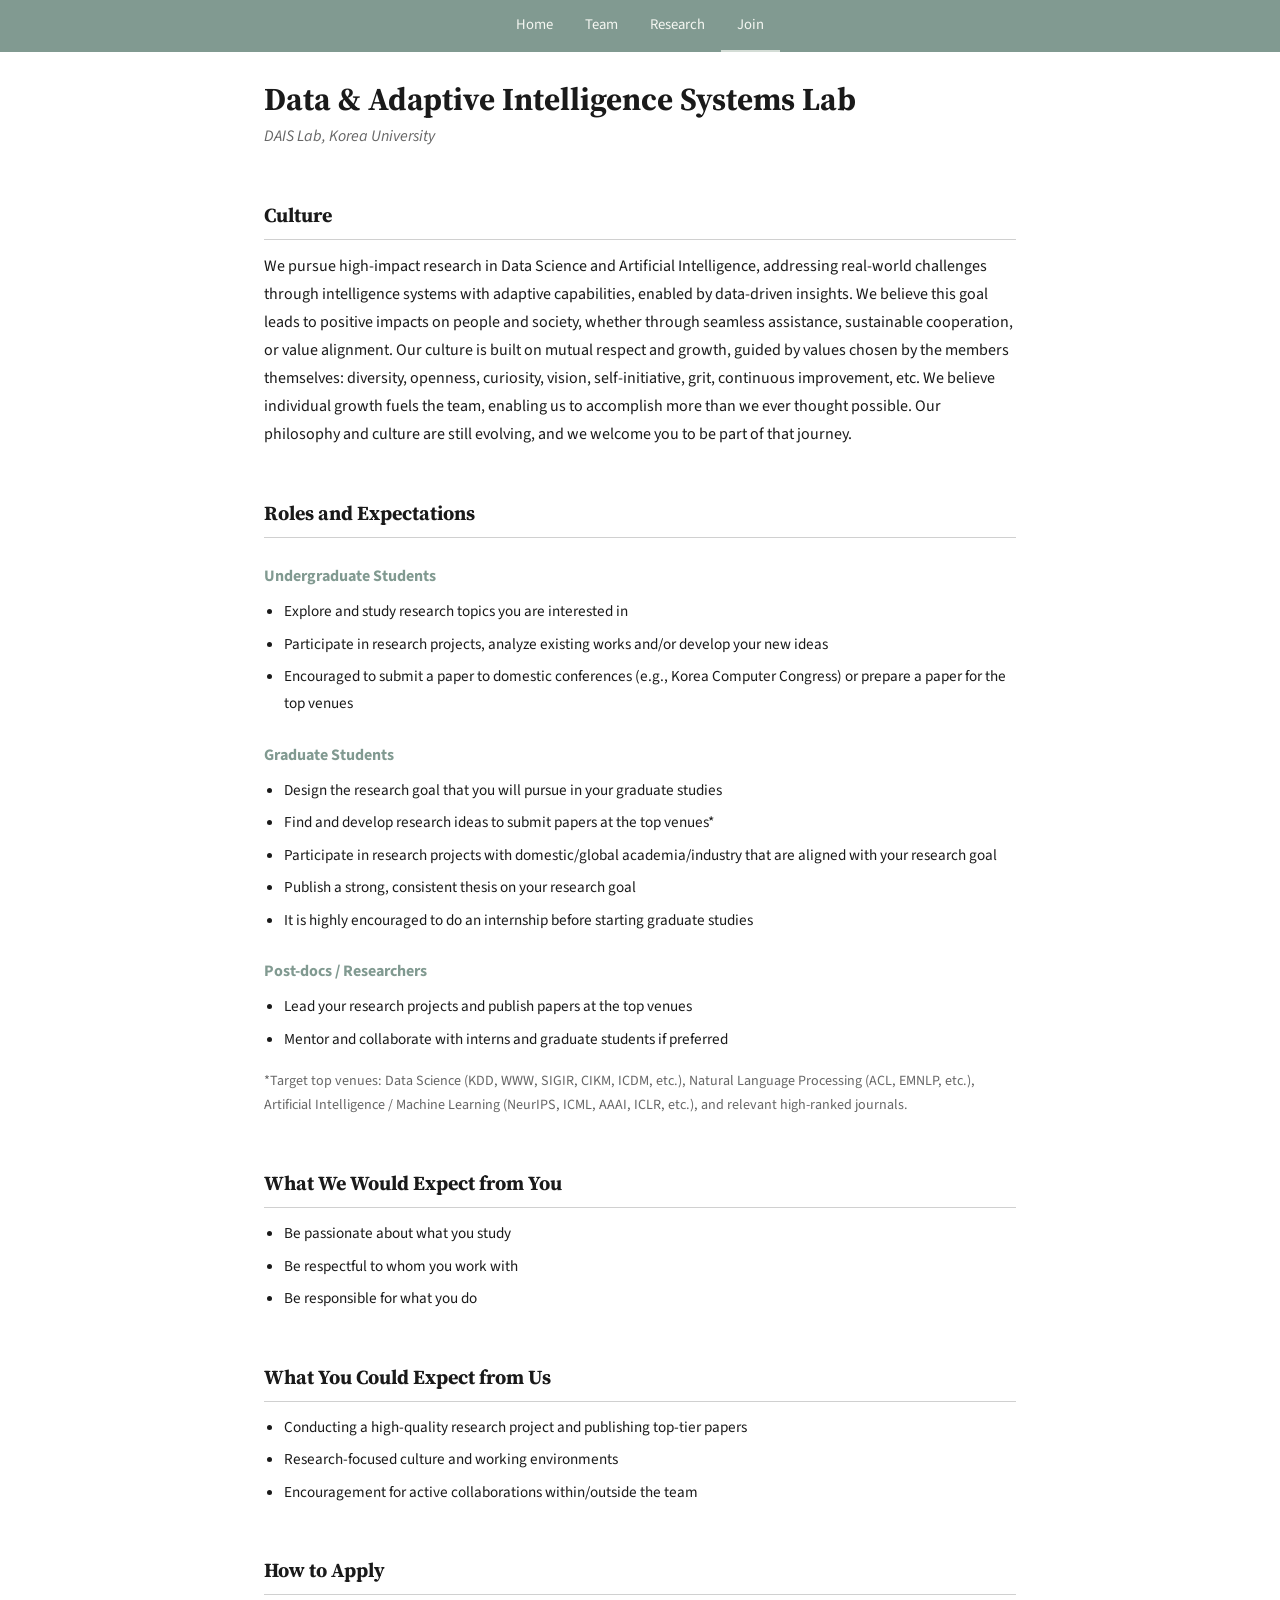
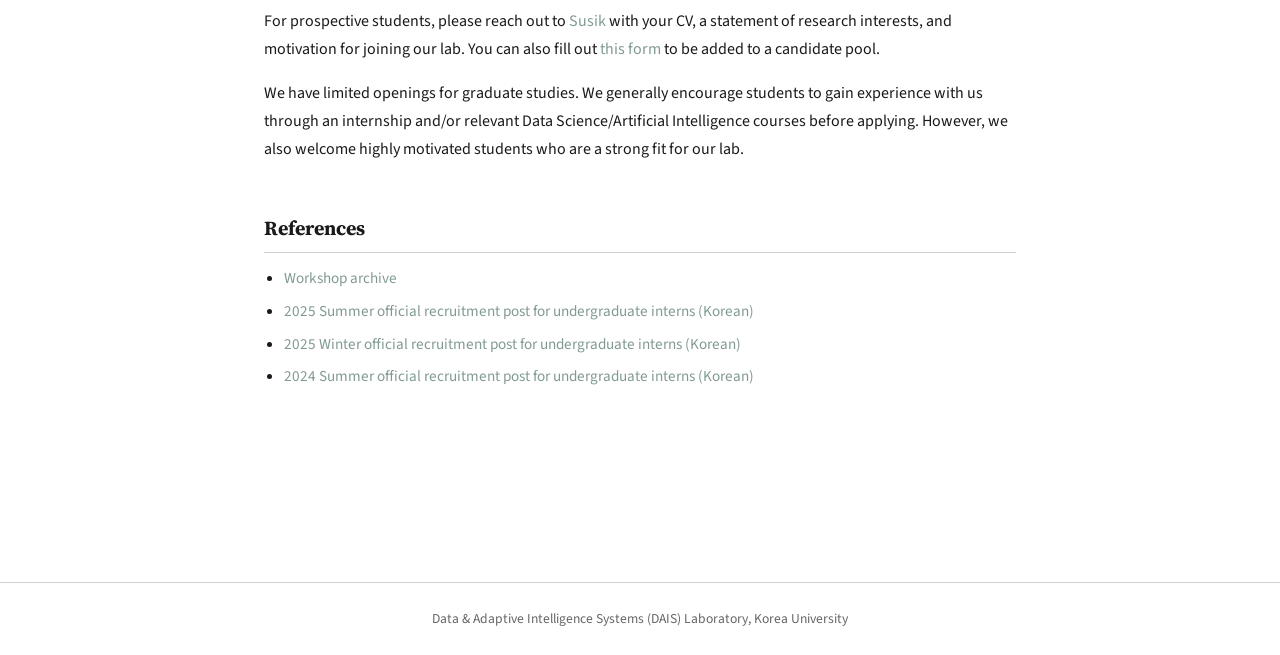
==== commit dcb9f3fb: "Merge team sections, update roles, convert workshop names to English, simplify culture text Co-Autho" ====
--- a/join.html
+++ b/join.html
@@ -19,7 +19,7 @@
       <p class="subtitle">DAIS Lab, Korea University</p>
 
       <h2>Culture</h2>
-      <p>We pursue high-impact research in Data Science and Artificial Intelligence, addressing real-world challenges through intelligence systems with adaptive capabilities, enabled by data-driven insights. We believe this goal leads to positive impacts on people and society, whether through seamless assistance, sustainable cooperation, or value alignment. Our culture is built on mutual respect, where each member is driven to grow, guided by values chosen by the members themselves: diversity, openness, curiosity, vision, self-initiative, grit, continuous improvement, etc. We believe individual growth fuels the team, enabling us to accomplish more than we ever thought possible. Our philosophy and culture are still evolving, and we welcome you to be part of that journey.</p>
+      <p>We pursue high-impact research in Data Science and Artificial Intelligence, addressing real-world challenges through intelligence systems with adaptive capabilities, enabled by data-driven insights. We believe this goal leads to positive impacts on people and society, whether through seamless assistance, sustainable cooperation, or value alignment. Our culture is built on mutual respect and growth, guided by values chosen by the members themselves: diversity, openness, curiosity, vision, self-initiative, grit, continuous improvement, etc. We believe individual growth fuels the team, enabling us to accomplish more than we ever thought possible. Our philosophy and culture are still evolving, and we welcome you to be part of that journey.</p>
 
       <h2>Roles and Expectations</h2>
 
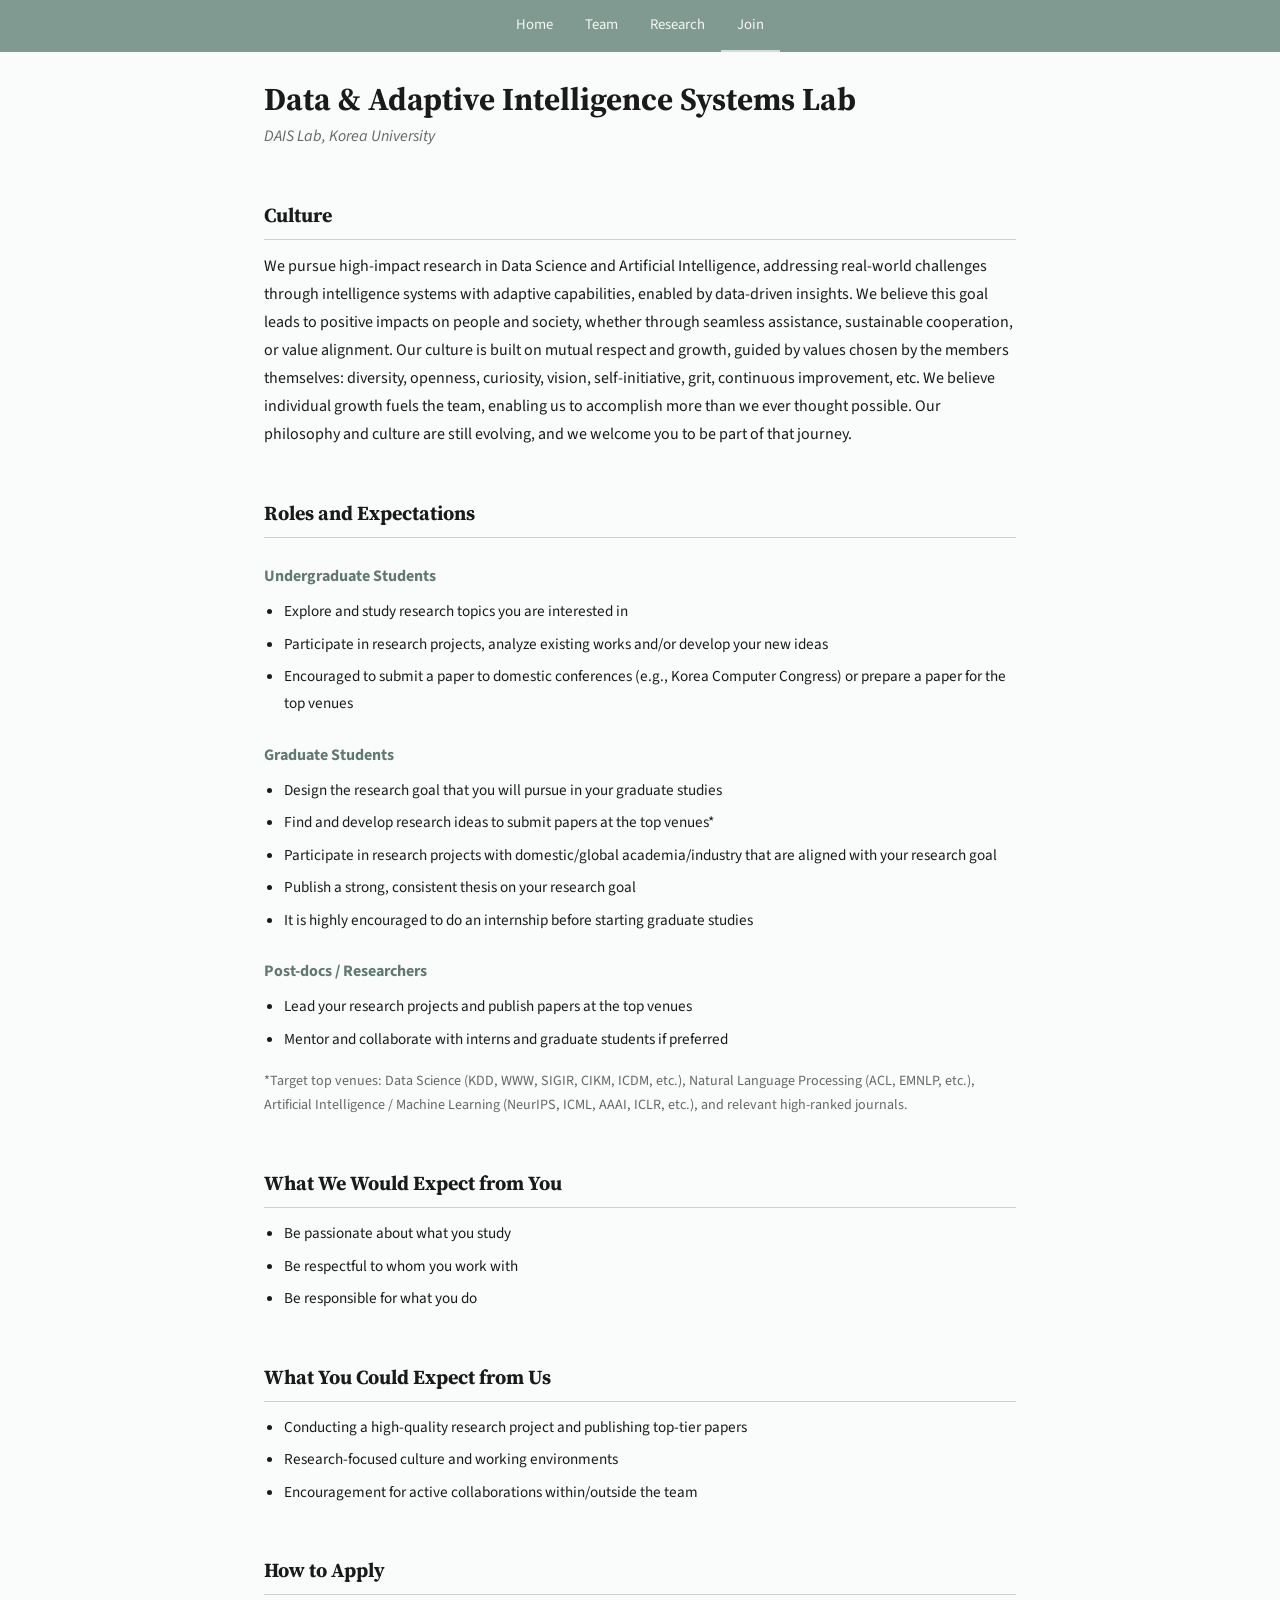
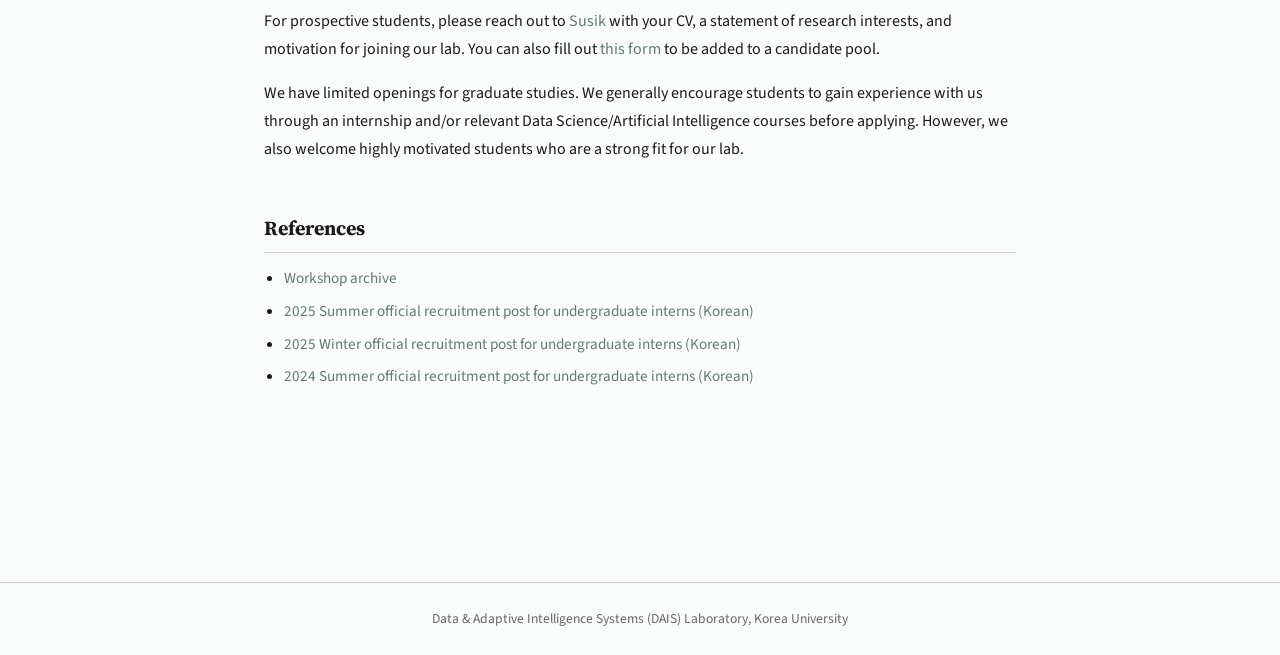
==== commit e29c609f: "Update UI: refine aesthetic, add nav logo, and dynamic interactive wave animation" ====
--- a/join.html
+++ b/join.html
@@ -1,83 +1,104 @@
 <!doctype html>
 <html lang="en">
-  <head>
-    <meta charset="utf-8" />
-    <meta name="viewport" content="width=device-width, initial-scale=1" />
-    <title>Join — DAIS Lab</title>
-    <meta name="description" content="Join DAIS Lab at Korea University. Learn about open positions, roles, expectations, and how to apply for undergraduate, graduate, and postdoc opportunities." />
-    <link rel="stylesheet" href="styles.css">
-  </head>
-  <body>
-    <nav>
-      <a href="index.html">Home</a>
-      <a href="team.html">Team</a>
-      <a href="research.html">Research</a>
-      <a href="join.html" class="active">Join</a>
-    </nav>
-    <main>
-      <h1>Data &amp; Adaptive Intelligence Systems Lab</h1>
-      <p class="subtitle">DAIS Lab, Korea University</p>
 
-      <h2>Culture</h2>
-      <p>We pursue high-impact research in Data Science and Artificial Intelligence, addressing real-world challenges through intelligence systems with adaptive capabilities, enabled by data-driven insights. We believe this goal leads to positive impacts on people and society, whether through seamless assistance, sustainable cooperation, or value alignment. Our culture is built on mutual respect and growth, guided by values chosen by the members themselves: diversity, openness, curiosity, vision, self-initiative, grit, continuous improvement, etc. We believe individual growth fuels the team, enabling us to accomplish more than we ever thought possible. Our philosophy and culture are still evolving, and we welcome you to be part of that journey.</p>
+<head>
+  <meta charset="utf-8" />
+  <meta name="viewport" content="width=device-width, initial-scale=1" />
+  <title>Join — DAIS Lab</title>
+  <meta name="description"
+    content="Join DAIS Lab at Korea University. Learn about open positions, roles, expectations, and how to apply for undergraduate, graduate, and postdoc opportunities." />
+  <link rel="stylesheet" href="styles.css">
+</head>
 
-      <h2>Roles and Expectations</h2>
+<body>
+  <nav>
+    <a href="index.html">Home</a>
+    <a href="team.html">Team</a>
+    <a href="research.html">Research</a>
+    <a href="join.html" class="active">Join</a>
+  </nav>
+  <main>
+    <h1>Data &amp; Adaptive Intelligence Systems Lab</h1>
+    <p class="subtitle">DAIS Lab, Korea University</p>
 
-      <h3>Undergraduate Students</h3>
-      <ul>
-        <li>Explore and study research topics you are interested in</li>
-        <li>Participate in research projects, analyze existing works and/or develop your new ideas</li>
-        <li>Encouraged to submit a paper to domestic conferences (e.g., Korea Computer Congress) or prepare a paper for the top venues</li>
-      </ul>
+    <h2>Culture</h2>
+    <p>We pursue high-impact research in Data Science and Artificial Intelligence, addressing real-world challenges
+      through intelligence systems with adaptive capabilities, enabled by data-driven insights. We believe this goal
+      leads to positive impacts on people and society, whether through seamless assistance, sustainable cooperation, or
+      value alignment. Our culture is built on mutual respect and growth, guided by values chosen by the members
+      themselves: diversity, openness, curiosity, vision, self-initiative, grit, continuous improvement, etc. We believe
+      individual growth fuels the team, enabling us to accomplish more than we ever thought possible. Our philosophy and
+      culture are still evolving, and we welcome you to be part of that journey.</p>
 
-      <h3>Graduate Students</h3>
-      <ul>
-        <li>Design the research goal that you will pursue in your graduate studies</li>
-        <li>Find and develop research ideas to submit papers at the top venues*</li>
-        <li>Participate in research projects with domestic/global academia/industry that are aligned with your research goal</li>
-        <li>Publish a strong, consistent thesis on your research goal</li>
-        <li>It is highly encouraged to do an internship before starting graduate studies</li>
-      </ul>
+    <h2>Roles and Expectations</h2>
 
-      <h3>Post-docs / Researchers</h3>
-      <ul>
-        <li>Lead your research projects and publish papers at the top venues</li>
-        <li>Mentor and collaborate with interns and graduate students if preferred</li>
-      </ul>
+    <h3>Undergraduate Students</h3>
+    <ul>
+      <li>Explore and study research topics you are interested in</li>
+      <li>Participate in research projects, analyze existing works and/or develop your new ideas</li>
+      <li>Encouraged to submit a paper to domestic conferences (e.g., Korea Computer Congress) or prepare a paper for
+        the top venues</li>
+    </ul>
 
-      <p style="font-size:0.88rem; color:var(--muted);">
-        *Target top venues: Data Science (KDD, WWW, SIGIR, CIKM, ICDM, etc.), Natural Language Processing (ACL, EMNLP, etc.), Artificial Intelligence / Machine Learning (NeurIPS, ICML, AAAI, ICLR, etc.), and relevant high-ranked journals.
-      </p>
+    <h3>Graduate Students</h3>
+    <ul>
+      <li>Design the research goal that you will pursue in your graduate studies</li>
+      <li>Find and develop research ideas to submit papers at the top venues*</li>
+      <li>Participate in research projects with domestic/global academia/industry that are aligned with your research
+        goal</li>
+      <li>Publish a strong, consistent thesis on your research goal</li>
+      <li>It is highly encouraged to do an internship before starting graduate studies</li>
+    </ul>
 
-      <h2>What We Would Expect from You</h2>
-      <ul>
-        <li>Be passionate about what you study</li>
-        <li>Be respectful to whom you work with</li>
-        <li>Be responsible for what you do</li>
-      </ul>
+    <h3>Post-docs / Researchers</h3>
+    <ul>
+      <li>Lead your research projects and publish papers at the top venues</li>
+      <li>Mentor and collaborate with interns and graduate students if preferred</li>
+    </ul>
 
-      <h2>What You Could Expect from Us</h2>
-      <ul>
-        <li>Conducting a high-quality research project and publishing top-tier papers</li>
-        <li>Research-focused culture and working environments</li>
-        <li>Encouragement for active collaborations within/outside the team</li>
-      </ul>
+    <p style="font-size:0.88rem; color:var(--muted);">
+      *Target top venues: Data Science (KDD, WWW, SIGIR, CIKM, ICDM, etc.), Natural Language Processing (ACL, EMNLP,
+      etc.), Artificial Intelligence / Machine Learning (NeurIPS, ICML, AAAI, ICLR, etc.), and relevant high-ranked
+      journals.
+    </p>
 
-      <h2>How to Apply</h2>
-      <p>For prospective students, please reach out to <a href="mailto:susik@korea.ac.kr">Susik</a> with your CV, a statement of research interests, and motivation for joining our lab. You can also fill out <a href="https://forms.gle/fkPYoEhUWRj9Fy5XA" target="_blank">this form</a> to be added to a candidate pool.</p>
-      <p>We have limited openings for graduate studies. We generally encourage students to gain experience with us through an internship and/or relevant Data Science/Artificial Intelligence courses before applying. However, we also welcome highly motivated students who are a strong fit for our lab.</p>
+    <h2>What We Would Expect from You</h2>
+    <ul>
+      <li>Be passionate about what you study</li>
+      <li>Be respectful to whom you work with</li>
+      <li>Be responsible for what you do</li>
+    </ul>
 
-      <h2>References</h2>
+    <h2>What You Could Expect from Us</h2>
+    <ul>
+      <li>Conducting a high-quality research project and publishing top-tier papers</li>
+      <li>Research-focused culture and working environments</li>
+      <li>Encouragement for active collaborations within/outside the team</li>
+    </ul>
 
-      <ul>
-        <li><a href="workshop.html">Workshop archive</a></li>
-        <li><a href="https://docs.google.com/document/d/1qY76R9urnKRyutSUgohcFVH12Ep9HXE4thhHK4Xi0Aw/edit?usp=sharing" target="_blank">2025 Summer official recruitment post for undergraduate interns (Korean)</a></li>
-        <li><a href="https://docs.google.com/document/d/14RtnezSi3eDyaeKJpJZFWVdRIXePC6LK47aQvysIrrg/edit?usp=sharing" target="_blank">2025 Winter official recruitment post for undergraduate interns (Korean)</a></li>
-        <li><a href="https://docs.google.com/document/d/18Xj0tf5e4lnX49O1BwuatmQZgXf6cx6W1sAJg65nxL0/edit?usp=sharing" target="_blank">2024 Summer official recruitment post for undergraduate interns (Korean)</a></li>
-      </ul>
-    </main>
-    <footer>
-      Data &amp; Adaptive Intelligence Systems (DAIS) Laboratory, Korea University
-    </footer>
-  </body>
-</html>
+    <h2>How to Apply</h2>
+    <p>For prospective students, please reach out to <a href="mailto:susik@korea.ac.kr">Susik</a> with your CV, a
+      statement of research interests, and motivation for joining our lab. You can also fill out <a
+        href="https://forms.gle/fkPYoEhUWRj9Fy5XA" target="_blank">this form</a> to be added to a candidate pool.</p>
+    <p>We have limited openings for graduate studies. We generally encourage students to gain experience with us through
+      an internship and/or relevant Data Science/Artificial Intelligence courses before applying. However, we also
+      welcome highly motivated students who are a strong fit for our lab.</p>
+
+    <h2>References</h2>
+
+    <ul>
+      <li><a href="workshop.html">Workshop archive</a></li>
+      <li><a href="https://docs.google.com/document/d/1qY76R9urnKRyutSUgohcFVH12Ep9HXE4thhHK4Xi0Aw/edit?usp=sharing"
+          target="_blank">2025 Summer official recruitment post for undergraduate interns (Korean)</a></li>
+      <li><a href="https://docs.google.com/document/d/14RtnezSi3eDyaeKJpJZFWVdRIXePC6LK47aQvysIrrg/edit?usp=sharing"
+          target="_blank">2025 Winter official recruitment post for undergraduate interns (Korean)</a></li>
+      <li><a href="https://docs.google.com/document/d/18Xj0tf5e4lnX49O1BwuatmQZgXf6cx6W1sAJg65nxL0/edit?usp=sharing"
+          target="_blank">2024 Summer official recruitment post for undergraduate interns (Korean)</a></li>
+    </ul>
+  </main>
+  <footer>
+    Data &amp; Adaptive Intelligence Systems (DAIS) Laboratory, Korea University
+  </footer>
+</body>
+
+</html>
--- a/styles.css
+++ b/styles.css
@@ -3,16 +3,19 @@
 @import url('https://fonts.googleapis.com/css2?family=Source+Sans+3:wght@300;400;500;600;700&family=Source+Serif+4:wght@400;500;600;700&display=swap');
 
 :root {
-    --bg: #ffffff;
+    --bg: #FAFCFB;
     --text: #1a1a1a;
     --muted: #666666;
     --accent: #819A91;
     --accent-light: #A7C1A8;
+    --accent-dark: #617A71;
     --accent-pale: #d4ddd6;
     --border: #d0d0d0;
 }
 
-* { box-sizing: border-box; }
+* {
+    box-sizing: border-box;
+}
 
 body {
     margin: 0;
@@ -32,6 +35,7 @@
     align-items: center;
     gap: 0;
 }
+
 nav a {
     color: #f5f7f2;
     text-decoration: none;
@@ -40,32 +44,51 @@
     padding: 12px 16px;
     border-bottom: 2px solid transparent;
     display: inline-block;
-}
+    transition: background 0.3s ease, border-bottom-color 0.3s ease;
+}
+
 nav a:hover {
     background: rgba(255, 255, 255, 0.18);
 }
+
 nav a.active {
     border-bottom-color: var(--accent-pale);
 }
 
 
 /* ---- Layout ---- */
+@keyframes fadeInSlideUp {
+    from {
+        opacity: 0;
+        transform: translateY(15px);
+    }
+
+    to {
+        opacity: 1;
+        transform: translateY(0);
+    }
+}
+
 main {
     max-width: 800px;
     margin: 0 auto;
     padding: 28px 24px 96px;
+    animation: fadeInSlideUp 0.6s ease-out forwards;
 }
 
 /* ---- Typography ---- */
-h1, h2 {
+h1,
+h2 {
     font-family: "Source Serif 4", Georgia, serif;
 }
+
 h1 {
     font-size: 2rem;
     font-weight: bold;
     margin: 0 0 4px;
     line-height: 1.2;
 }
+
 h2 {
     font-size: 1.25rem;
     font-weight: bold;
@@ -73,22 +96,33 @@
     border-bottom: 1px solid var(--border);
     padding-bottom: 6px;
 }
+
 h3 {
     font-size: 1rem;
     font-weight: bold;
     margin: 24px 0 8px;
-    color: var(--accent);
-}
+    color: var(--accent-dark);
+}
+
 h4 {
     font-size: 0.93rem;
     font-weight: 600;
     margin: 12px 0 4px;
-    color: var(--accent);
-}
-p { margin: 0 0 16px; }
-
-a { color: var(--accent); text-decoration: none; }
-a:hover { text-decoration: underline; }
+    color: var(--accent-dark);
+}
+
+p {
+    margin: 0 0 16px;
+}
+
+a {
+    color: var(--accent-dark);
+    text-decoration: none;
+}
+
+a:hover {
+    text-decoration: underline;
+}
 
 .subtitle {
     color: var(--muted);
@@ -105,42 +139,70 @@
     font-style: italic;
     color: #333;
 }
+
 .mission {
-    margin: -8px 0 0;
-    padding: 20px 0 16px;
-    border-left: none;
-    background: none;
+    margin: 24px auto;
+    padding: 24px 16px;
+    max-width: 85%;
+    border-radius: 0;
+    background: transparent;
+    border: none;
+    border-top: 1px solid var(--accent-pale);
+    border-bottom: 1px solid var(--accent-pale);
+    font-family: "Source Serif 4", Georgia, serif;
     font-style: italic;
-    color: var(--accent);
-    font-size: 1.05rem;
+    color: var(--accent-dark);
+    font-size: 1.15rem;
     text-align: center;
-    letter-spacing: 0.02em;
-    line-height: 1.8;
-    opacity: 0.85;
+    letter-spacing: 0.01em;
+    line-height: 1.6;
+    opacity: 0.9;
+    box-shadow: none;
 }
 
 /* ---- News list ---- */
-.news-list { list-style: none; padding: 0; margin: 0; }
+.news-list {
+    list-style: none;
+    padding: 0;
+    margin: 0;
+}
+
 .news-list li {
-    display: flex; align-items: baseline; padding: 6px 0;
+    display: flex;
+    align-items: baseline;
+    padding: 6px 0;
     font-size: 0.93rem;
     position: relative;
 }
+
 .news-list li:has(.date)::after {
-    content: ""; display: block; position: absolute; bottom: 0;
-    left: 4.1em; right: 0;
+    content: "";
+    display: block;
+    position: absolute;
+    bottom: 0;
+    left: 4.1em;
+    right: 0;
     border-bottom: 1px solid var(--border);
 }
+
 .news-list li:not(:has(.date)) {
     border-bottom: 1px solid var(--border);
 }
-.news-list li:last-child { border-bottom: none; }
-.news-list li:last-child::after { display: none; }
+
+.news-list li:last-child {
+    border-bottom: none;
+}
+
+.news-list li:last-child::after {
+    display: none;
+}
+
 .date {
-    color: var(--accent);
+    color: var(--accent-dark);
 
     font-size: 0.83rem;
-    margin-right: 6px; flex-shrink: 0;
+    margin-right: 6px;
+    flex-shrink: 0;
 }
 
 /* ---- PI block ---- */
@@ -151,6 +213,7 @@
     margin-top: 16px;
     flex-wrap: wrap;
 }
+
 .pi-block img {
     width: 160px;
     height: 200px;
@@ -159,9 +222,23 @@
     border-radius: 4px;
     flex-shrink: 0;
 }
-.pi-info .name { font-size: 1.15rem; font-weight: bold; margin-bottom: 4px; }
-.pi-info .role { color: var(--muted); margin: 0 0 8px; font-style: italic; }
-.pi-info p { margin: 0 0 4px; font-size: 0.9rem; }
+
+.pi-info .name {
+    font-size: 1.15rem;
+    font-weight: bold;
+    margin-bottom: 4px;
+}
+
+.pi-info .role {
+    color: var(--muted);
+    margin: 0 0 8px;
+    font-style: italic;
+}
+
+.pi-info p {
+    margin: 0 0 4px;
+    font-size: 0.9rem;
+}
 
 /* ---- Member grid ---- */
 .member-grid {
@@ -170,13 +247,22 @@
     gap: 14px;
     margin-top: 14px;
 }
+
 .member-card {
     padding: 14px;
-    border: 1px solid var(--border);
-    border-radius: 4px;
+    border: 1px solid transparent;
+    border-radius: 8px;
     font-size: 0.88rem;
     background: #fff;
-}
+    box-shadow: 0 4px 12px rgba(0, 0, 0, 0.05);
+    transition: transform 0.3s ease, box-shadow 0.3s ease;
+}
+
+.member-card:hover {
+    transform: translateY(-2px);
+    box-shadow: 0 8px 16px rgba(0, 0, 0, 0.08);
+}
+
 .member-card img {
     width: 100%;
     aspect-ratio: 1;
@@ -186,9 +272,20 @@
     margin-bottom: 8px;
     display: block;
 }
-.member-card .name { font-weight: bold; margin-bottom: 3px; }
-.member-card .role { color: var(--muted); font-size: 0.82rem; }
-.member-card .email { margin-top: 4px; }
+
+.member-card .name {
+    font-weight: bold;
+    margin-bottom: 3px;
+}
+
+.member-card .role {
+    color: var(--muted);
+    font-size: 0.82rem;
+}
+
+.member-card .email {
+    margin-top: 4px;
+}
 
 /* ---- Research grid ---- */
 .research-grid {
@@ -197,54 +294,85 @@
     gap: 16px;
     margin-top: 16px;
 }
+
 @media (max-width: 600px) {
-    .research-grid { grid-template-columns: 1fr; }
-}
+    .research-grid {
+        grid-template-columns: 1fr;
+    }
+}
+
 .research-card {
     padding: 16px;
-    border: 1px solid var(--border);
-    border-radius: 4px;
+    border: 1px solid transparent;
+    border-radius: 8px;
     background: #fff;
-}
-.research-card h3 { margin: 0 0 8px; font-size: 0.95rem; color: var(--accent); }
-.research-card ul { margin: 0; padding-left: 18px; font-size: 0.87rem; color: var(--muted); }
+    box-shadow: 0 4px 12px rgba(0, 0, 0, 0.05);
+    transition: transform 0.3s ease, box-shadow 0.3s ease, background 0.3s, border-color 0.3s;
+}
+
+.research-card h3 {
+    margin: 0 0 8px;
+    font-size: 0.95rem;
+    color: var(--accent-dark);
+}
+
+.research-card ul {
+    margin: 0;
+    padding-left: 18px;
+    font-size: 0.87rem;
+    color: var(--muted);
+}
 
 /* ---- Publication list ---- */
-.pub-list { padding: 0 0 0 32px; margin: 0; }
+.pub-list {
+    padding: 0 0 0 32px;
+    margin: 0;
+}
+
 .pub-list li {
     padding: 10px 0 10px 8px;
     border-bottom: 1px solid var(--border);
     font-size: 0.92rem;
 }
+
 .pub-list li::marker {
 
     font-size: 0.82rem;
-    color: var(--accent);
+    color: var(--accent-dark);
     font-weight: bold;
 }
-.pub-list li:last-child { border-bottom: none; }
+
+.pub-list li:last-child {
+    border-bottom: none;
+}
+
 #filter-label {
     font-size: 0.85rem;
     font-weight: normal;
-    color: var(--accent);
+    color: var(--accent-dark);
     font-style: italic;
     cursor: pointer;
 }
+
 #filter-label:hover {
-    text-decoration: line-through;
-}
+    text-decoration: none;
+}
+
 .pub-authors {
     font-size: 0.82rem;
     color: var(--muted);
     margin-top: 2px;
 }
+
 .pub-venue {
     font-size: 0.8rem;
     color: var(--muted);
     margin-top: 2px;
     font-style: italic;
 }
-.badge-links a, .badge-links span {
+
+.badge-links a,
+.badge-links span {
     display: inline-block;
     font-size: 0.75rem;
 
@@ -255,10 +383,12 @@
     text-decoration: none;
     border-bottom: 1px dotted var(--border);
 }
+
 .badge-links a:hover {
-    color: var(--accent);
-    border-bottom-color: var(--accent);
-}
+    color: var(--accent-dark);
+    border-bottom-color: var(--accent-dark);
+}
+
 .venue-tag {
     color: var(--muted);
     font-size: 0.8rem;
@@ -273,30 +403,39 @@
     border-radius: 3px;
     margin: -2px -4px;
 }
+
 .topic-filter:hover {
-    background: rgba(129,154,145,0.1);
-}
+    background: rgba(129, 154, 145, 0.1);
+}
+
 .topic-filter.active {
-    background: rgba(129,154,145,0.18);
-    color: var(--accent);
+    background: rgba(129, 154, 145, 0.18);
+    color: var(--accent-dark);
     font-weight: bold;
 }
+
 .research-card h3 {
     cursor: pointer;
 }
+
 .research-card.card-active {
-    background: rgba(129,154,145,0.12);
-    border-color: var(--accent);
-    transition: background 0.3s, border-color 0.3s;
-}
+    background: rgba(129, 154, 145, 0.12);
+    border-color: var(--accent-dark);
+    transition: all 0.3s ease;
+}
+
 .research-card:hover {
-    background: rgba(129,154,145,0.06);
+    background: rgba(129, 154, 145, 0.06);
     border-color: var(--accent-light);
-    transition: background 0.2s, border-color 0.2s;
-}
+    transform: translateY(-2px);
+    box-shadow: 0 8px 16px rgba(0, 0, 0, 0.08);
+    transition: all 0.2s ease;
+}
+
 .pub-list li {
     transition: opacity 0.3s ease, max-height 0.3s ease;
 }
+
 .pub-list li.pub-hidden {
     opacity: 0;
     max-height: 0;
@@ -307,18 +446,38 @@
 }
 
 /* ---- Icons ---- */
-.email-icon, .cv-icon, .homepage-icon {
+.email-icon,
+.cv-icon,
+.homepage-icon {
     color: var(--muted);
     display: inline-block;
     margin-top: 4px;
     transition: color 0.2s;
 }
-.email-icon:hover, .cv-icon:hover, .homepage-icon:hover { color: var(--accent); }
-.email-icon svg, .cv-icon svg, .homepage-icon svg { width: 18px; height: 18px; }
+
+.email-icon:hover,
+.cv-icon:hover,
+.homepage-icon:hover {
+    color: var(--accent-dark);
+}
+
+.email-icon svg,
+.cv-icon svg,
+.homepage-icon svg {
+    width: 18px;
+    height: 18px;
+}
 
 /* ---- Join page extras ---- */
-ul { padding-left: 20px; margin: 8px 0 16px; }
-li { margin-bottom: 6px; font-size: 0.95rem; }
+ul {
+    padding-left: 20px;
+    margin: 8px 0 16px;
+}
+
+li {
+    margin-bottom: 6px;
+    font-size: 0.95rem;
+}
 
 /* ---- Footer ---- */
 footer {
@@ -332,78 +491,80 @@
 
 /* ---- PI Page ---- */
 .pi-page {
-        max-width: 800px;
+    max-width: 800px;
 }
 
 .pi-profile {
-        display: flex;
-        justify-content: space-between;
-        align-items: flex-start;
-        gap: 32px;
-        margin-top: 24px;
+    display: flex;
+    justify-content: space-between;
+    align-items: flex-start;
+    gap: 32px;
+    margin-top: 24px;
+    flex-wrap: wrap;
+}
+
+.pi-profile-left {
+    display: flex;
+    gap: 24px;
+    align-items: flex-start;
+    flex: 1;
+}
+
+.pi-profile-left img {
+    width: 160px;
+    height: 200px;
+    object-fit: cover;
+    object-position: top;
+    border-radius: 4px;
+    flex-shrink: 0;
+}
+
+.pi-profile-info .role {
+    color: var(--muted);
+    font-style: italic;
+    margin-bottom: 8px;
+}
+
+.pi-profile-info p {
+    margin: 0 0 4px;
+    font-size: 0.9rem;
+}
+
+.pi-toc {
+    display: flex;
+    flex-direction: column;
+    gap: 4px;
+    font-size: 0.9rem;
+    flex-shrink: 0;
+    border-left: 2px solid var(--border);
+    padding-left: 14px;
+}
+
+.pi-toc a {
+    color: var(--accent-dark);
+    text-decoration: none;
+}
+
+.pi-toc a:hover {
+    text-decoration: underline;
+}
+
+@media (max-width: 700px) {
+    .pi-profile {
+        flex-direction: column;
+    }
+
+    .pi-profile-left {
+        flex-direction: column;
+    }
+
+    .pi-toc {
+        border-left: none;
+        padding-left: 0;
+        flex-direction: row;
         flex-wrap: wrap;
-}
-
-.pi-profile-left {
-        display: flex;
-        gap: 24px;
-        align-items: flex-start;
-        flex: 1;
-}
-
-.pi-profile-left img {
-        width: 160px;
-        height: 200px;
-        object-fit: cover;
-        object-position: top;
-        border-radius: 4px;
-        flex-shrink: 0;
-}
-
-.pi-profile-info .role {
-        color: var(--muted);
-        font-style: italic;
-        margin-bottom: 8px;
-}
-
-.pi-profile-info p {
-        margin: 0 0 4px;
-        font-size: 0.9rem;
-}
-
-.pi-toc {
-        display: flex;
-        flex-direction: column;
-        gap: 4px;
-        font-size: 0.9rem;
-        flex-shrink: 0;
-        border-left: 2px solid var(--border);
-        padding-left: 14px;
-}
-
-.pi-toc a {
-        color: var(--accent);
-        text-decoration: none;
-}
-
-.pi-toc a:hover {
-        text-decoration: underline;
-}
-
-@media (max-width: 700px) {
-        .pi-profile {
-                    flex-direction: column;
-        }
-        .pi-profile-left {
-                    flex-direction: column;
-        }
-        .pi-toc {
-                    border-left: none;
-                    padding-left: 0;
-                    flex-direction: row;
-                    flex-wrap: wrap;
-                    gap: 8px;
-        }
+        gap: 8px;
+    }
 }
 
 /* ---- Archive toggle ---- */
@@ -420,7 +581,7 @@
     list-style: none;
 }
 
-.archive-toggle > summary::before,
+.archive-toggle>summary::before,
 .archive-year summary::before {
     content: "\25B6";
     display: inline-block;
@@ -428,7 +589,7 @@
     transition: transform 0.2s;
 }
 
-.archive-toggle[open] > summary::before {
+.archive-toggle[open]>summary::before {
     transform: rotate(90deg);
 }
 
@@ -438,7 +599,7 @@
 
 .archive-toggle summary:hover,
 .archive-year summary:hover {
-    color: var(--accent);
+    color: var(--accent-dark);
 }
 
 .archive-toggle .news-list {
@@ -453,7 +614,7 @@
 .news-year-label {
     font-size: 0.78rem;
     font-weight: bold;
-    color: var(--accent);
+    color: var(--accent-dark);
     letter-spacing: 0.06em;
     padding: 10px 0 2px;
     border-bottom: 1px solid var(--accent-pale);
@@ -472,7 +633,7 @@
 }
 
 .workshop-outline a {
-    color: var(--accent);
+    color: var(--accent-dark);
     text-decoration: none;
 }
 
@@ -489,9 +650,11 @@
     overflow: hidden;
     margin-bottom: 8px;
 }
+
 .dao-img {
     position: absolute;
-    top: 0; left: 0;
+    top: 0;
+    left: 0;
     width: 100% !important;
     height: 100% !important;
     object-fit: cover;
@@ -500,12 +663,15 @@
     margin: 0 !important;
     border-radius: 0 !important;
 }
+
 .dao-hover {
     opacity: 0;
 }
+
 .dao-swap:hover .dao-default {
     opacity: 0;
 }
+
 .dao-swap:hover .dao-hover {
     opacity: 1;
 }
@@ -515,7 +681,55 @@
     margin: 0;
     overflow: hidden;
 }
+
 .wave-hero canvas {
     width: 100%;
     display: block;
 }
+
+/* ---- Quick Links Grid ---- */
+.quick-links {
+    display: grid;
+    grid-template-columns: repeat(auto-fit, minmax(130px, 1fr));
+    gap: 12px;
+    padding: 0;
+    margin: 0 0 24px;
+    list-style: none;
+}
+
+.quick-links li {
+    display: block;
+    padding: 0;
+    border: none;
+    height: 100%;
+}
+
+.quick-links li:not(:has(.date)) {
+    border-bottom: none;
+}
+
+.quick-links li a {
+    display: flex;
+    justify-content: center;
+    align-items: center;
+    text-align: center;
+    height: 100%;
+    padding: 12px 16px;
+    background: var(--bg);
+    border: 1px solid var(--accent-pale);
+    border-radius: 8px;
+    font-weight: 500;
+    font-size: 0.95rem;
+    color: var(--accent-dark);
+    text-decoration: none;
+    transition: all 0.3s ease;
+    box-shadow: 0 2px 8px rgba(0, 0, 0, 0.02);
+}
+
+.quick-links li a:hover {
+    background: var(--accent);
+    color: #fff;
+    border-color: var(--accent-dark);
+    transform: translateY(-2px);
+    box-shadow: 0 6px 12px rgba(129, 154, 145, 0.2);
+}
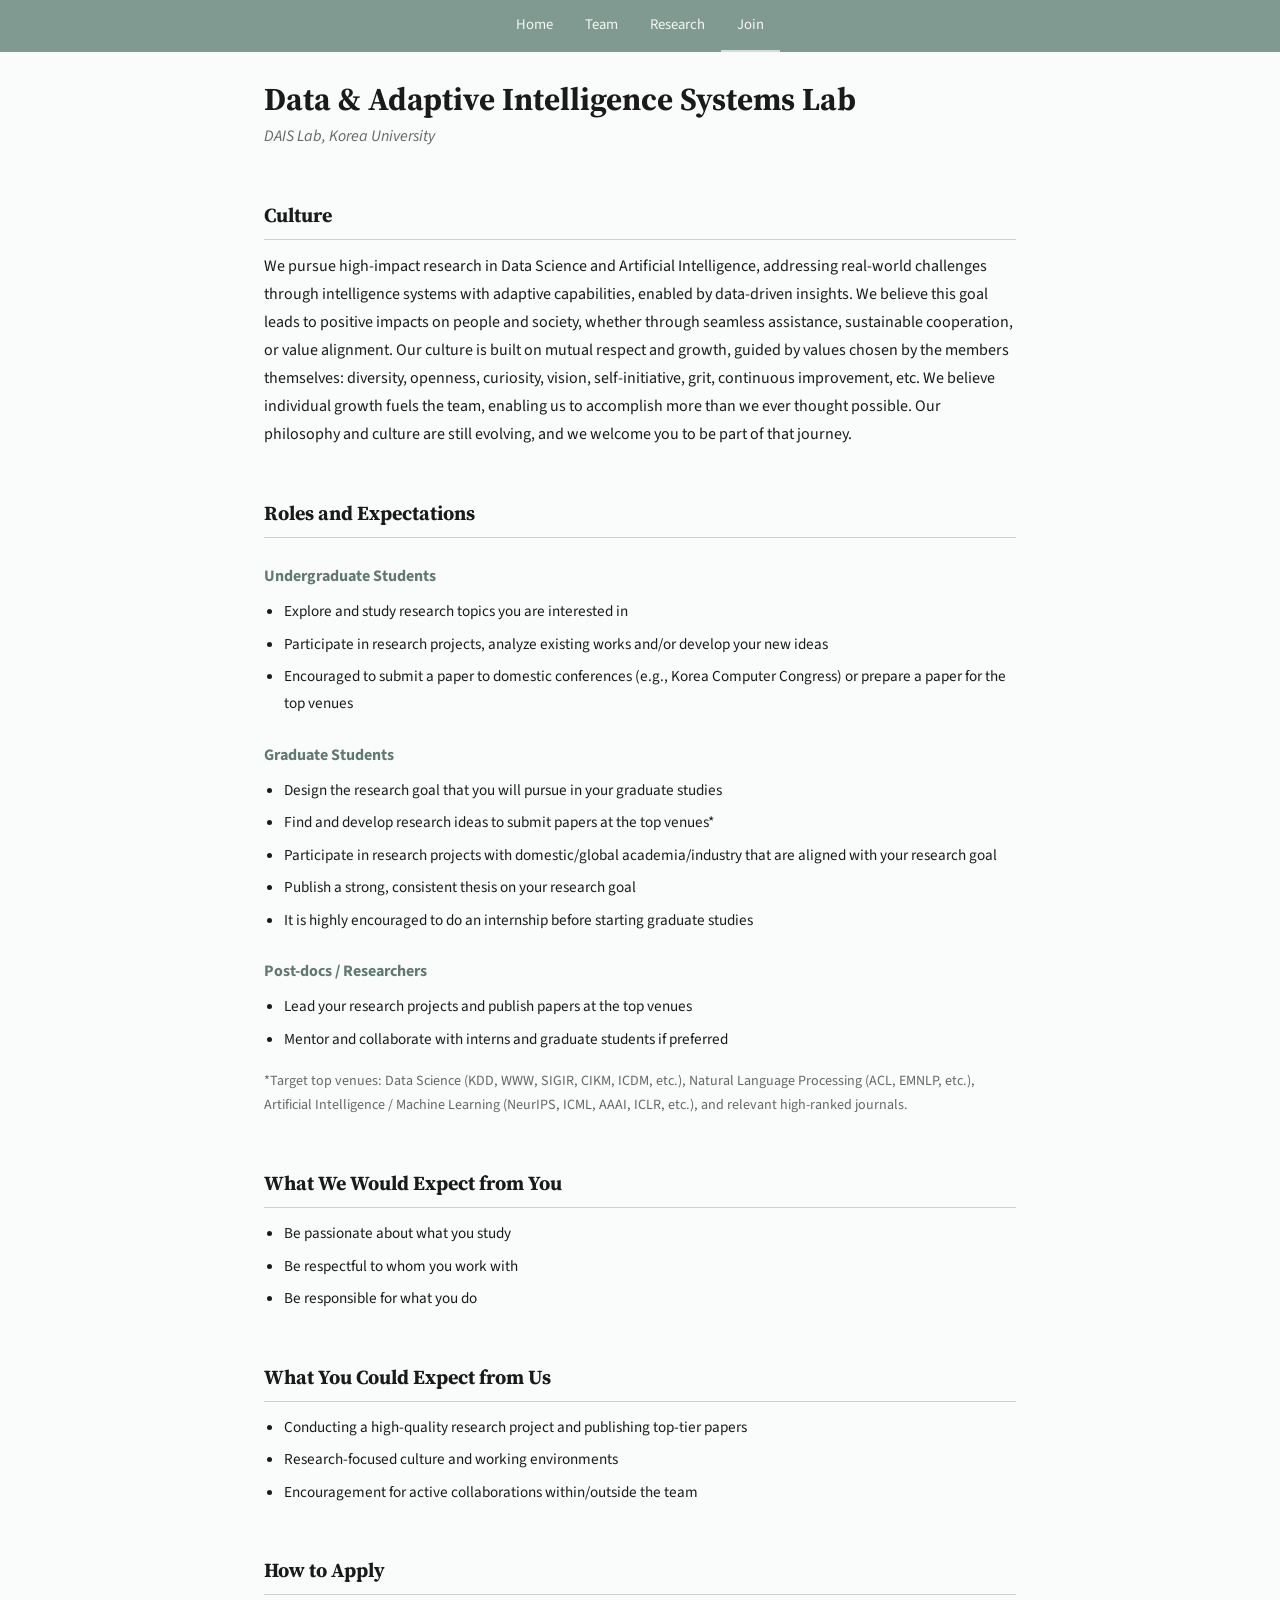
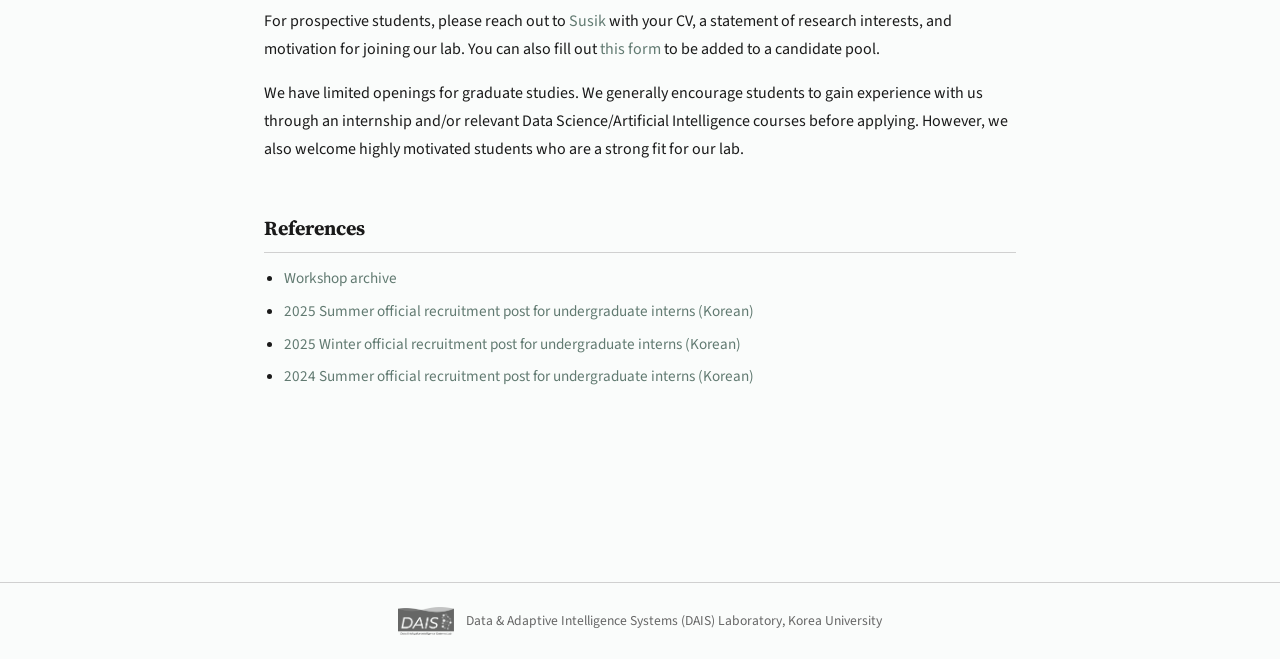
==== commit 4b8b6d2b: "Add lab logo to footer and swap Dao images - Add DAIS logo PNGs (grey/white) under images/logo/ - Di" ====
--- a/join.html
+++ b/join.html
@@ -97,6 +97,7 @@
     </ul>
   </main>
   <footer>
+    <img src="images/logo/grey@2x.png" alt="DAIS Lab" class="footer-logo">
     Data &amp; Adaptive Intelligence Systems (DAIS) Laboratory, Korea University
   </footer>
 </body>
--- a/styles.css
+++ b/styles.css
@@ -89,6 +89,13 @@
     line-height: 1.2;
 }
 
+footer .footer-logo {
+    height: 28px;
+    width: auto;
+    opacity: 0.75;
+    flex-shrink: 0;
+}
+
 h2 {
     font-size: 1.25rem;
     font-weight: bold;
@@ -141,23 +148,11 @@
 }
 
 .mission {
-    margin: 24px auto;
-    padding: 24px 16px;
-    max-width: 85%;
-    border-radius: 0;
-    background: transparent;
-    border: none;
-    border-top: 1px solid var(--accent-pale);
-    border-bottom: 1px solid var(--accent-pale);
-    font-family: "Source Serif 4", Georgia, serif;
+    color: var(--accent);
     font-style: italic;
-    color: var(--accent-dark);
-    font-size: 1.15rem;
+    margin: 0 auto 20px;
+    font-size: 1rem;
     text-align: center;
-    letter-spacing: 0.01em;
-    line-height: 1.6;
-    opacity: 0.9;
-    box-shadow: none;
 }
 
 /* ---- News list ---- */
@@ -371,22 +366,87 @@
     font-style: italic;
 }
 
-.badge-links a,
+.badge-links a {
+    position: relative;
+    display: inline-flex;
+    align-items: center;
+    justify-content: center;
+    width: 22px;
+    height: 22px;
+    font-size: 0;
+    color: transparent;
+    margin-right: 6px;
+    margin-top: 3px;
+    text-decoration: none;
+    border: 1px solid var(--border);
+    border-radius: 4px;
+    background-repeat: no-repeat;
+    background-position: center;
+    background-size: 13px;
+    vertical-align: middle;
+    transition: border-color 0.15s, background-color 0.15s;
+}
+
+.badge-links a::after {
+    content: "Paper";
+    position: absolute;
+    bottom: calc(100% + 6px);
+    left: 50%;
+    transform: translateX(-50%);
+    padding: 3px 7px;
+    background: #333;
+    color: #fff;
+    font-size: 0.7rem;
+    border-radius: 3px;
+    white-space: nowrap;
+    opacity: 0;
+    pointer-events: none;
+    transition: opacity 0.15s;
+    z-index: 10;
+}
+
+.badge-links a[href*="alphaxiv"]::after { content: "alphaXiv"; }
+.badge-links a[href*="github"]::after { content: "Code"; }
+.badge-links a[href*="/poster/"]::after { content: "Poster"; }
+
+.badge-links a:hover::after {
+    opacity: 1;
+}
+
 .badge-links span {
     display: inline-block;
     font-size: 0.75rem;
-
     color: var(--muted);
     padding: 0;
     margin-right: 8px;
     margin-top: 3px;
-    text-decoration: none;
     border-bottom: 1px dotted var(--border);
 }
 
 .badge-links a:hover {
-    color: var(--accent-dark);
-    border-bottom-color: var(--accent-dark);
+    border-color: var(--accent-dark);
+    background-color: rgba(0, 0, 0, 0.04);
+}
+
+/* Default: Paper icon (document) */
+.badge-links a {
+    background-image: url("data:image/svg+xml;utf8,<svg xmlns='http://www.w3.org/2000/svg' viewBox='0 0 24 24' fill='none' stroke='%23666' stroke-width='2' stroke-linecap='round' stroke-linejoin='round'><path d='M14 2H6a2 2 0 0 0-2 2v16a2 2 0 0 0 2 2h12a2 2 0 0 0 2-2V8z'/><polyline points='14 2 14 8 20 8'/><line x1='16' y1='13' x2='8' y2='13'/><line x1='16' y1='17' x2='8' y2='17'/><line x1='10' y1='9' x2='8' y2='9'/></svg>");
+}
+
+/* alphaXiv: official logo */
+.badge-links a[href*="alphaxiv"] {
+    background-size: 14px;
+    background-image: url("data:image/svg+xml;utf8,<svg xmlns='http://www.w3.org/2000/svg' viewBox='0 0 718.41 504.47' fill='%23666'><polygon points='591.15 258.54 718.41 385.73 663.72 440.28 536.57 313.62 591.15 258.54'/><path d='M273.86.3c34.56-2.41,67.66,9.73,92.51,33.54l94.64,94.63-55.11,54.55-96.76-96.55c-16.02-12.7-37.67-12.1-53.19,1.11L54.62,288.82,0,234.23,204.76,29.57C223.12,13.31,249.27,2.02,273.86.3Z'/><path d='M663.79,1.29l54.62,54.58-418.11,417.9c-114.43,95.94-263.57-53.49-167.05-167.52l160.46-160.33,54.62,54.58-157.88,157.77c-33.17,40.32,18.93,91.41,58.66,57.48L663.79,1.29Z'/></svg>");
+}
+
+/* Poster icon: pinned poster */
+.badge-links a[href*="/poster/"] {
+    background-image: url("data:image/svg+xml;utf8,<svg xmlns='http://www.w3.org/2000/svg' viewBox='0 0 24 24' fill='none' stroke='%23666' stroke-width='2' stroke-linecap='round' stroke-linejoin='round'><rect x='5' y='5' width='14' height='16' rx='1'/><line x1='9' y1='10' x2='15' y2='10'/><line x1='9' y1='14' x2='13' y2='14'/><circle cx='12' cy='5' r='2' fill='%23666'/></svg>");
+}
+
+/* Code: GitHub mark */
+.badge-links a[href*="github"] {
+    background-image: url("data:image/svg+xml;utf8,<svg xmlns='http://www.w3.org/2000/svg' viewBox='0 0 24 24' fill='%23666'><path d='M12 .297c-6.63 0-12 5.373-12 12 0 5.303 3.438 9.8 8.205 11.385.6.113.82-.258.82-.577 0-.285-.01-1.04-.015-2.04-3.338.724-4.042-1.61-4.042-1.61C4.422 18.07 3.633 17.7 3.633 17.7c-1.087-.744.084-.729.084-.729 1.205.084 1.838 1.236 1.838 1.236 1.07 1.835 2.809 1.305 3.495.998.108-.776.417-1.305.76-1.605-2.665-.3-5.466-1.332-5.466-5.93 0-1.31.465-2.38 1.235-3.22-.135-.303-.54-1.523.105-3.176 0 0 1.005-.322 3.3 1.23.96-.267 1.98-.399 3-.405 1.02.006 2.04.138 3 .405 2.28-1.552 3.285-1.23 3.285-1.23.645 1.653.24 2.873.12 3.176.765.84 1.23 1.91 1.23 3.22 0 4.61-2.805 5.625-5.475 5.92.42.36.81 1.096.81 2.22 0 1.606-.015 2.896-.015 3.286 0 .315.21.69.825.57C20.565 22.092 24 17.592 24 12.297c0-6.627-5.373-12-12-12'/></svg>");
 }
 
 .venue-tag {
@@ -484,7 +544,10 @@
     margin-top: 80px;
     padding: 24px;
     border-top: 1px solid var(--border);
-    text-align: center;
+    display: flex;
+    justify-content: center;
+    align-items: center;
+    gap: 12px;
     font-size: 0.85rem;
     color: var(--muted);
 }
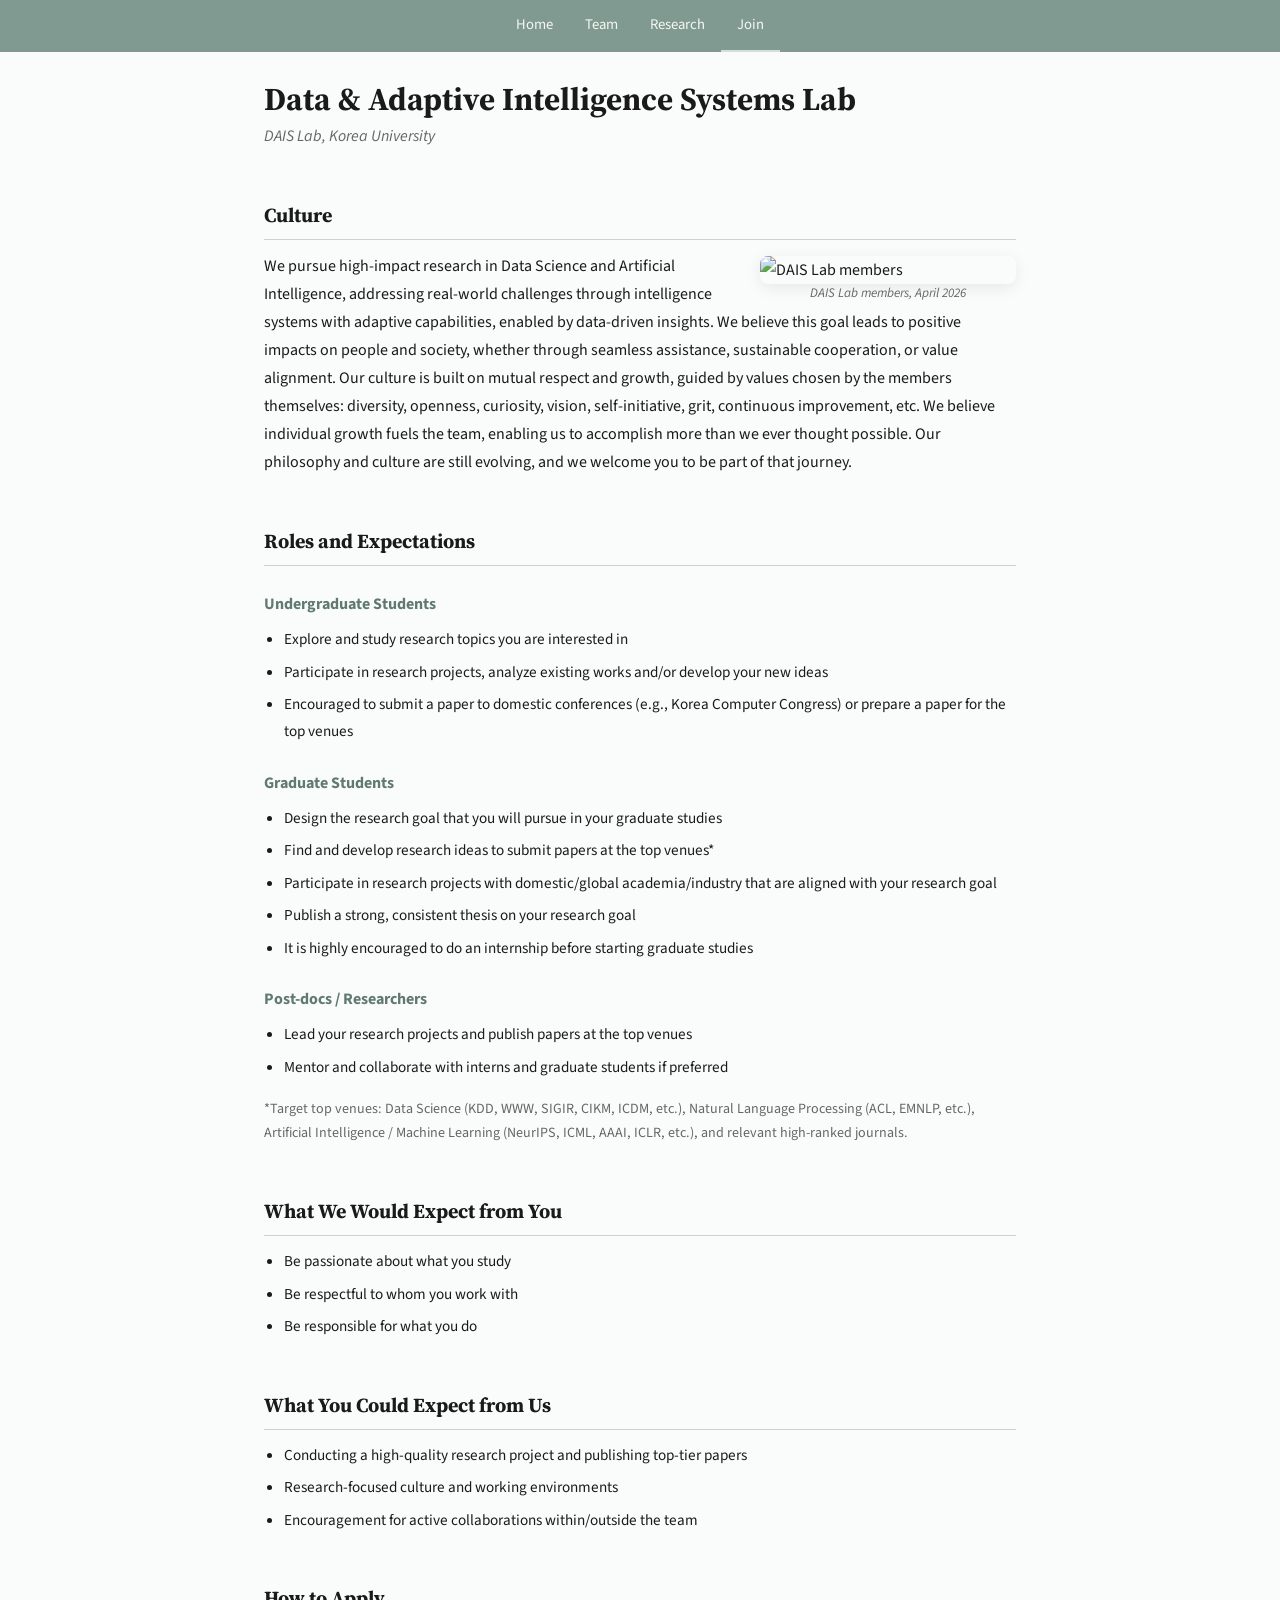
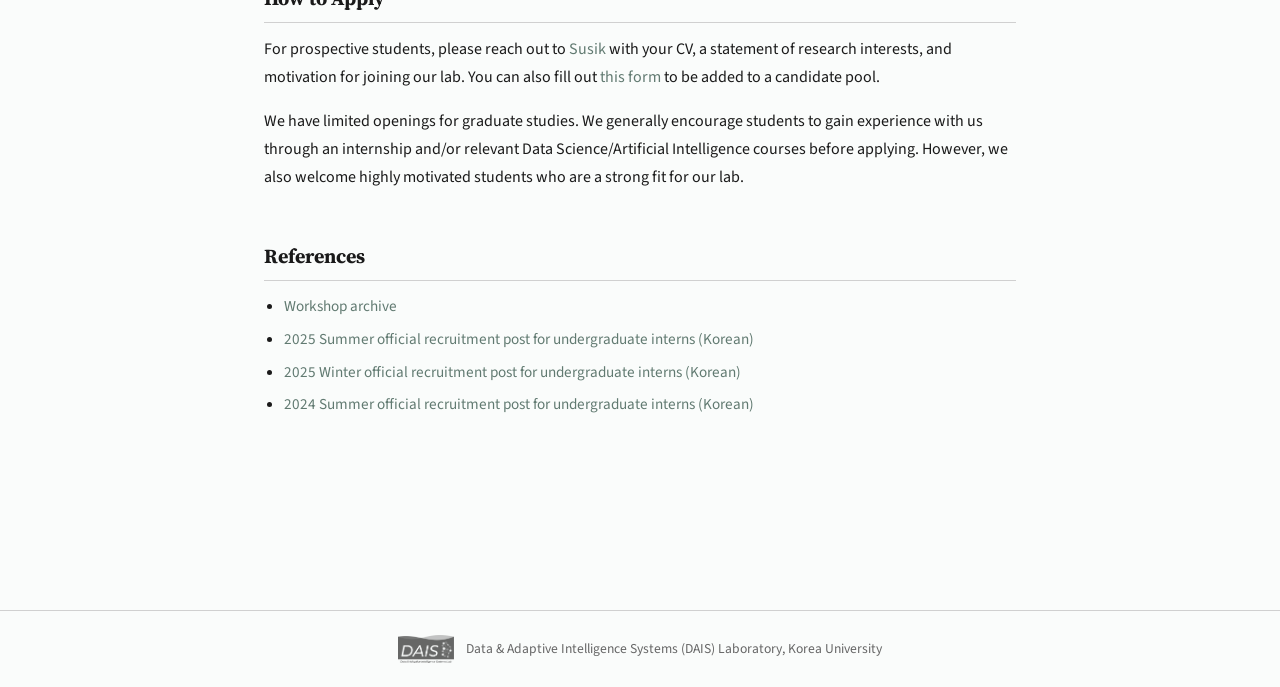
==== commit f75c93e0: "Add lab group photo to Join page Culture section Floats the photo to the right so the Culture paragr" ====
--- a/join.html
+++ b/join.html
@@ -22,13 +22,19 @@
     <p class="subtitle">DAIS Lab, Korea University</p>
 
     <h2>Culture</h2>
-    <p>We pursue high-impact research in Data Science and Artificial Intelligence, addressing real-world challenges
-      through intelligence systems with adaptive capabilities, enabled by data-driven insights. We believe this goal
-      leads to positive impacts on people and society, whether through seamless assistance, sustainable cooperation, or
-      value alignment. Our culture is built on mutual respect and growth, guided by values chosen by the members
-      themselves: diversity, openness, curiosity, vision, self-initiative, grit, continuous improvement, etc. We believe
-      individual growth fuels the team, enabling us to accomplish more than we ever thought possible. Our philosophy and
-      culture are still evolving, and we welcome you to be part of that journey.</p>
+    <div class="culture-row">
+      <figure class="lab-photo">
+        <img src="images/team/team_260417.png" alt="DAIS Lab members">
+        <figcaption>DAIS Lab members, April 2026</figcaption>
+      </figure>
+      <p>We pursue high-impact research in Data Science and Artificial Intelligence, addressing real-world challenges
+        through intelligence systems with adaptive capabilities, enabled by data-driven insights. We believe this goal
+        leads to positive impacts on people and society, whether through seamless assistance, sustainable cooperation,
+        or value alignment. Our culture is built on mutual respect and growth, guided by values chosen by the members
+        themselves: diversity, openness, curiosity, vision, self-initiative, grit, continuous improvement, etc. We
+        believe individual growth fuels the team, enabling us to accomplish more than we ever thought possible. Our
+        philosophy and culture are still evolving, and we welcome you to be part of that journey.</p>
+    </div>
 
     <h2>Roles and Expectations</h2>
 
--- a/styles.css
+++ b/styles.css
@@ -89,6 +89,56 @@
     line-height: 1.2;
 }
 
+.culture-row {
+    margin: 4px 0 8px;
+}
+
+.culture-row::after {
+    content: "";
+    display: block;
+    clear: both;
+}
+
+.culture-row > p {
+    margin: 0;
+}
+
+.culture-row .lab-photo {
+    float: right;
+    width: 34%;
+    margin: 4px 0 -12px 24px;
+}
+
+.culture-row .lab-photo figcaption {
+    margin-top: 2px;
+    margin-bottom: 0;
+    line-height: 1.2;
+}
+
+.lab-photo img {
+    display: block;
+    width: 100%;
+    height: auto;
+    border-radius: 8px;
+    box-shadow: 0 4px 16px rgba(0, 0, 0, 0.08);
+}
+
+.lab-photo figcaption {
+    text-align: center;
+    font-size: 0.82rem;
+    color: var(--muted);
+    font-style: italic;
+    margin-top: 8px;
+}
+
+@media (max-width: 640px) {
+    .culture-row .lab-photo {
+        float: none;
+        width: 100%;
+        margin: 16px 0;
+    }
+}
+
 footer .footer-logo {
     height: 28px;
     width: auto;
@@ -263,9 +313,18 @@
     aspect-ratio: 1;
     object-fit: cover;
     object-position: top;
+    background: #fff;
     border-radius: 4px;
     margin-bottom: 8px;
     display: block;
+}
+
+.member-card img[src*="hyunwoong_lim"] {
+    object-fit: contain;
+}
+
+.member-card img[src*="myeongchun_kim"] {
+    object-position: center 40%;
 }
 
 .member-card .name {
